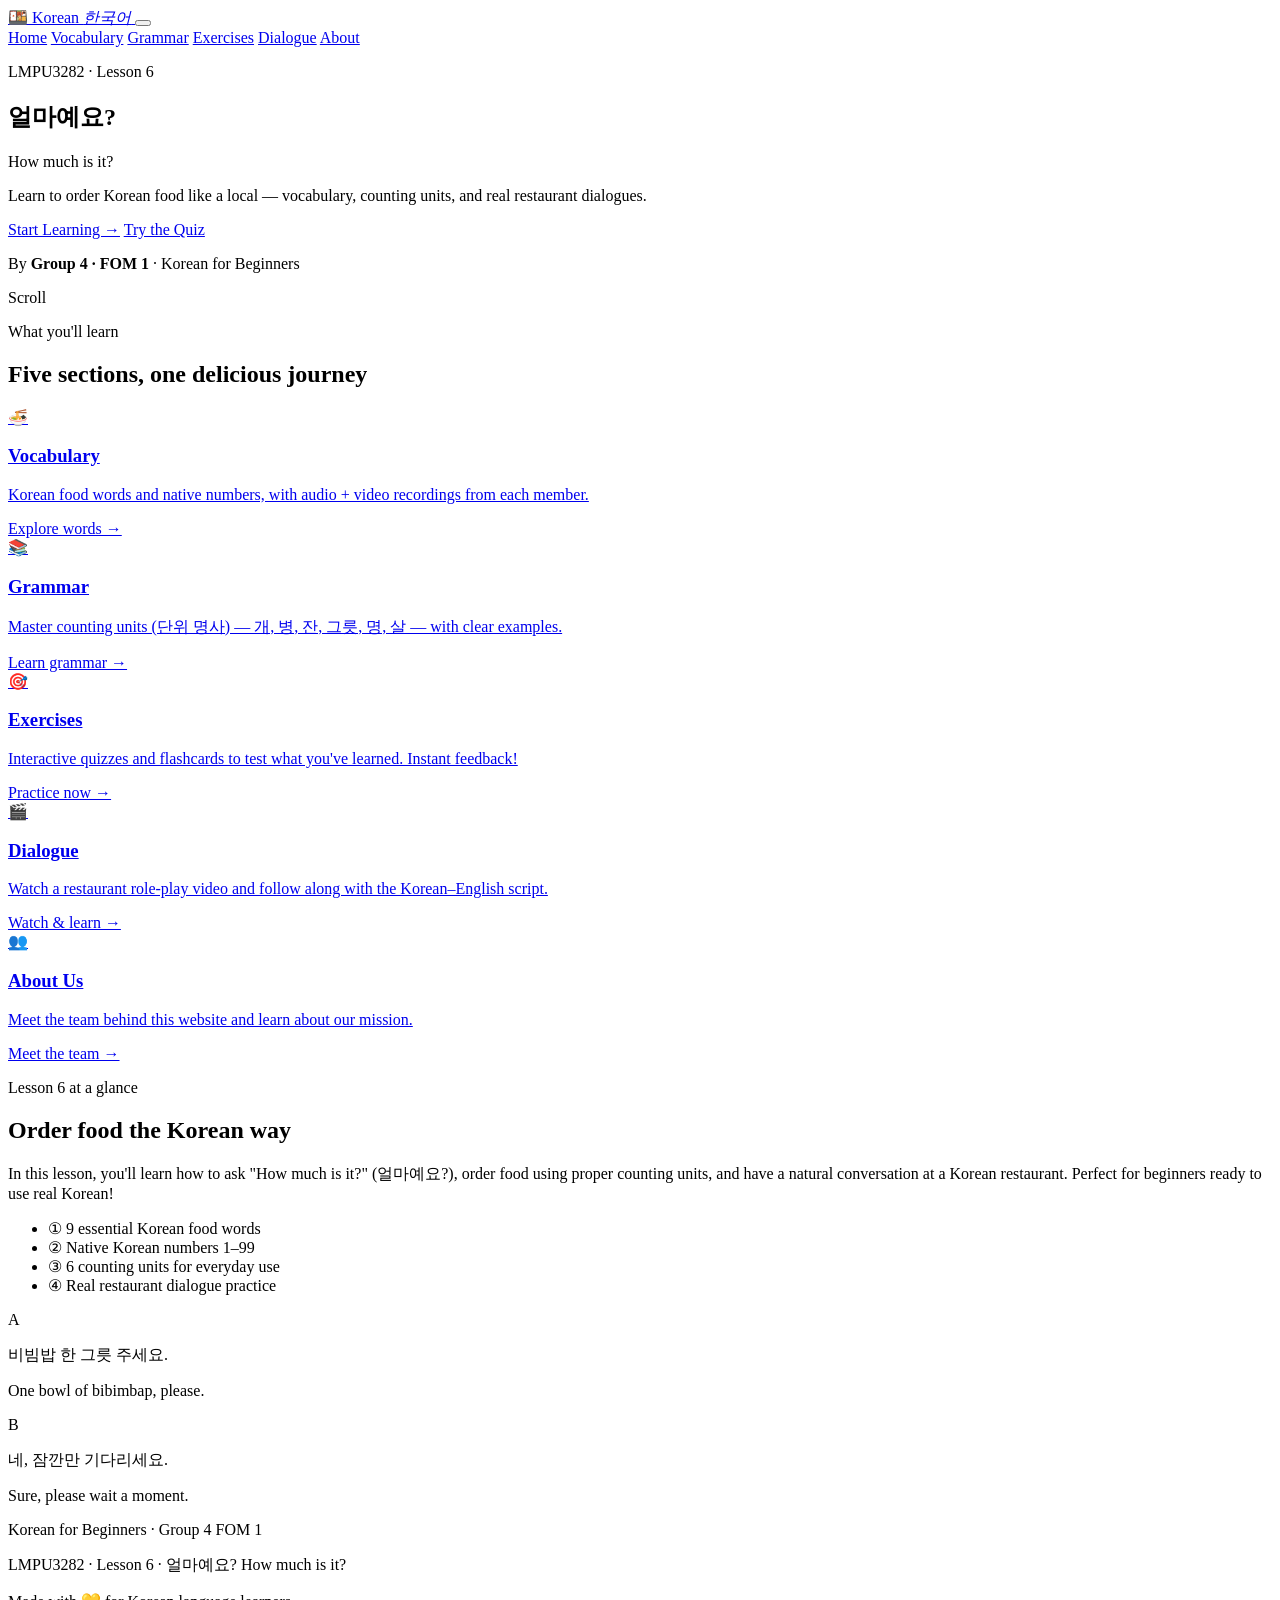
==== index.html @ 093db7cd "Add files via upload" ====
<!DOCTYPE html>
<html lang="en">
<head>
<meta charset="UTF-8">
<meta name="viewport" content="width=device-width, initial-scale=1.0">
<title>Korean for Beginners — Group 4 FOM 1</title>
<meta name="description" content="Lesson 6: 얼마예요? Learn Korean food vocabulary, counting units, and restaurant dialogues.">
<link rel="preconnect" href="https://fonts.googleapis.com">
<link rel="preconnect" href="https://fonts.gstatic.com" crossorigin>
<link href="https://fonts.googleapis.com/css2?family=Noto+Sans+KR:wght@400;500;700;900&family=Poppins:wght@400;600;800&display=swap" rel="stylesheet">
<link rel="stylesheet" href="css/style.css">
</head>
<body>

<div class="scroll-progress" id="scrollProgress"></div>

<header class="navbar">
  <div class="nav-container">
    <a href="index.html" class="logo">
      <span class="logo-icon">🍱</span>
      <span class="logo-text">Korean <em>한국어</em></span>
    </a>
    <button class="nav-toggle" id="navToggle" aria-label="Toggle menu">
      <span></span><span></span><span></span>
    </button>
    <nav class="nav-menu" id="navMenu">
      <a href="index.html" class="active">Home</a>
      <a href="vocabulary.html">Vocabulary</a>
      <a href="grammar.html">Grammar</a>
      <a href="exercises.html">Exercises</a>
      <a href="dialogue.html">Dialogue</a>
      <a href="about.html">About</a>
    </nav>
  </div>
</header>

<section class="hero">
  <div class="hero-photo"></div>
  <div class="hero-overlay"></div>
  <div class="hero-content">
    <p class="hero-eyebrow">LMPU3282 · Lesson 6</p>
    <h1 class="hero-title">얼마예요?</h1>
    <p class="hero-subtitle">How much is it?</p>
    <p class="hero-tagline">Learn to order Korean food like a local — vocabulary, counting units, and real restaurant dialogues.</p>
    <div class="hero-cta">
      <a href="vocabulary.html" class="btn btn-primary">Start Learning →</a>
      <a href="exercises.html" class="btn btn-ghost">Try the Quiz</a>
    </div>
    <p class="hero-group">By <strong>Group 4 · FOM 1</strong> · Korean for Beginners</p>
  </div>
  <div class="hero-scroll-hint">Scroll</div>
</section>

<section class="section reveal">
  <div class="container">
    <p class="section-eyebrow">What you'll learn</p>
    <h2 class="section-title">Five sections, one delicious journey</h2>
    <div class="feature-grid">

      <a href="vocabulary.html" class="feature-card" style="--accent: var(--coral)">
        <div class="feature-icon">🍜</div>
        <h3>Vocabulary</h3>
        <p>Korean food words and native numbers, with audio + video recordings from each member.</p>
        <span class="feature-link">Explore words →</span>
      </a>

      <a href="grammar.html" class="feature-card" style="--accent: var(--yellow)">
        <div class="feature-icon">📚</div>
        <h3>Grammar</h3>
        <p>Master counting units (단위 명사) — 개, 병, 잔, 그릇, 명, 살 — with clear examples.</p>
        <span class="feature-link">Learn grammar →</span>
      </a>

      <a href="exercises.html" class="feature-card" style="--accent: var(--teal)">
        <div class="feature-icon">🎯</div>
        <h3>Exercises</h3>
        <p>Interactive quizzes and flashcards to test what you've learned. Instant feedback!</p>
        <span class="feature-link">Practice now →</span>
      </a>

      <a href="dialogue.html" class="feature-card" style="--accent: var(--purple)">
        <div class="feature-icon">🎬</div>
        <h3>Dialogue</h3>
        <p>Watch a restaurant role-play video and follow along with the Korean–English script.</p>
        <span class="feature-link">Watch & learn →</span>
      </a>

      <a href="about.html" class="feature-card" style="--accent: var(--coral)">
        <div class="feature-icon">👥</div>
        <h3>About Us</h3>
        <p>Meet the team behind this website and learn about our mission.</p>
        <span class="feature-link">Meet the team →</span>
      </a>

    </div>
  </div>
</section>

<section class="section section-alt reveal">
  <div class="container">
    <div class="lesson-preview">
      <div class="lesson-preview-text">
        <p class="section-eyebrow">Lesson 6 at a glance</p>
        <h2 class="section-title">Order food the Korean way</h2>
        <p class="lesson-preview-desc">
          In this lesson, you'll learn how to ask "How much is it?" (얼마예요?), order food using
          proper counting units, and have a natural conversation at a Korean restaurant.
          Perfect for beginners ready to use real Korean!
        </p>
        <ul class="lesson-points">
          <li><span class="bullet">①</span> 9 essential Korean food words</li>
          <li><span class="bullet">②</span> Native Korean numbers 1–99</li>
          <li><span class="bullet">③</span> 6 counting units for everyday use</li>
          <li><span class="bullet">④</span> Real restaurant dialogue practice</li>
        </ul>
      </div>
      <div class="lesson-preview-card">
        <div class="dialogue-bubble bubble-a">
          <span class="bubble-label">A</span>
          <p class="bubble-korean">비빔밥 한 그릇 주세요.</p>
          <p class="bubble-english">One bowl of bibimbap, please.</p>
        </div>
        <div class="dialogue-bubble bubble-b">
          <span class="bubble-label">B</span>
          <p class="bubble-korean">네, 잠깐만 기다리세요.</p>
          <p class="bubble-english">Sure, please wait a moment.</p>
        </div>
      </div>
    </div>
  </div>
</section>

<footer class="footer">
  <div class="container">
    <p class="footer-title">Korean for Beginners <span>·</span> Group 4 FOM 1</p>
    <p class="footer-sub">LMPU3282 · Lesson 6 · 얼마예요? How much is it?</p>
    <p class="footer-credit">Made with 💛 for Korean language learners</p>
  </div>
</footer>

<script src="js/main.js"></script>
</body>
</html>
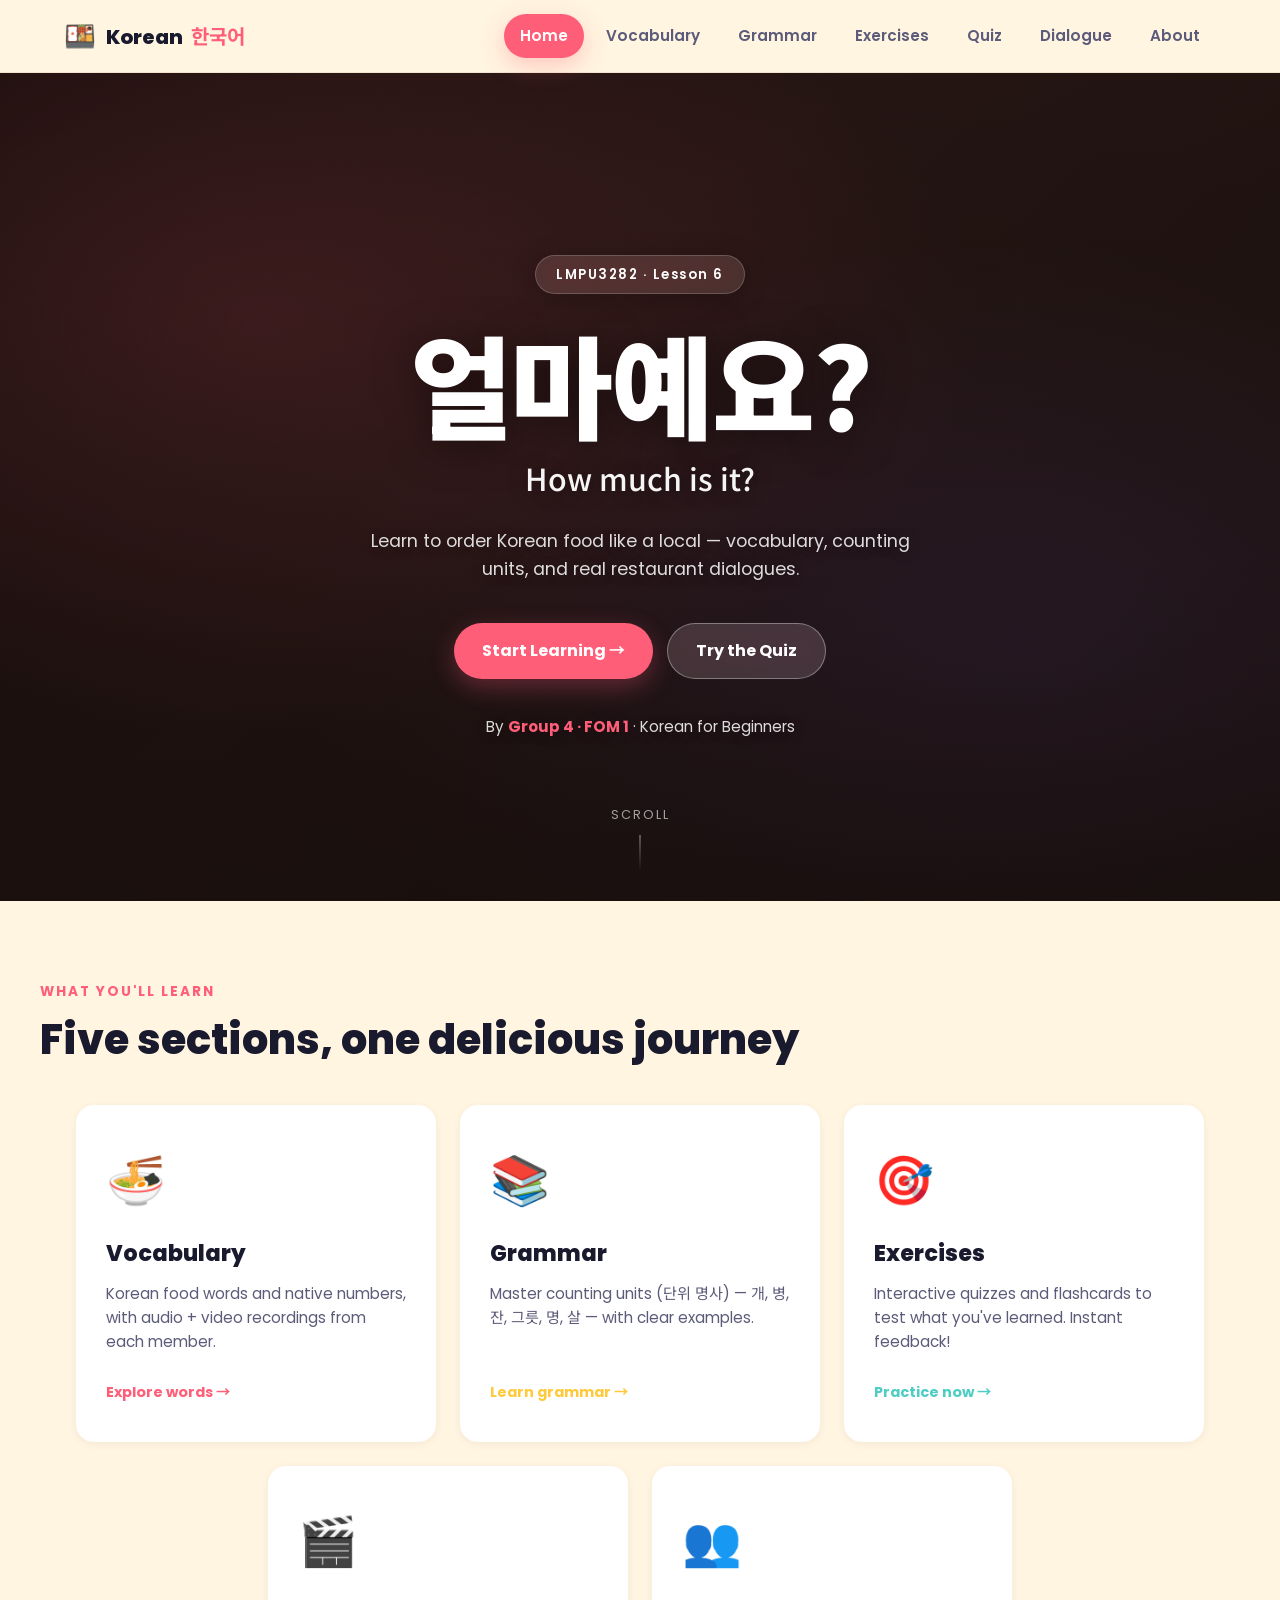
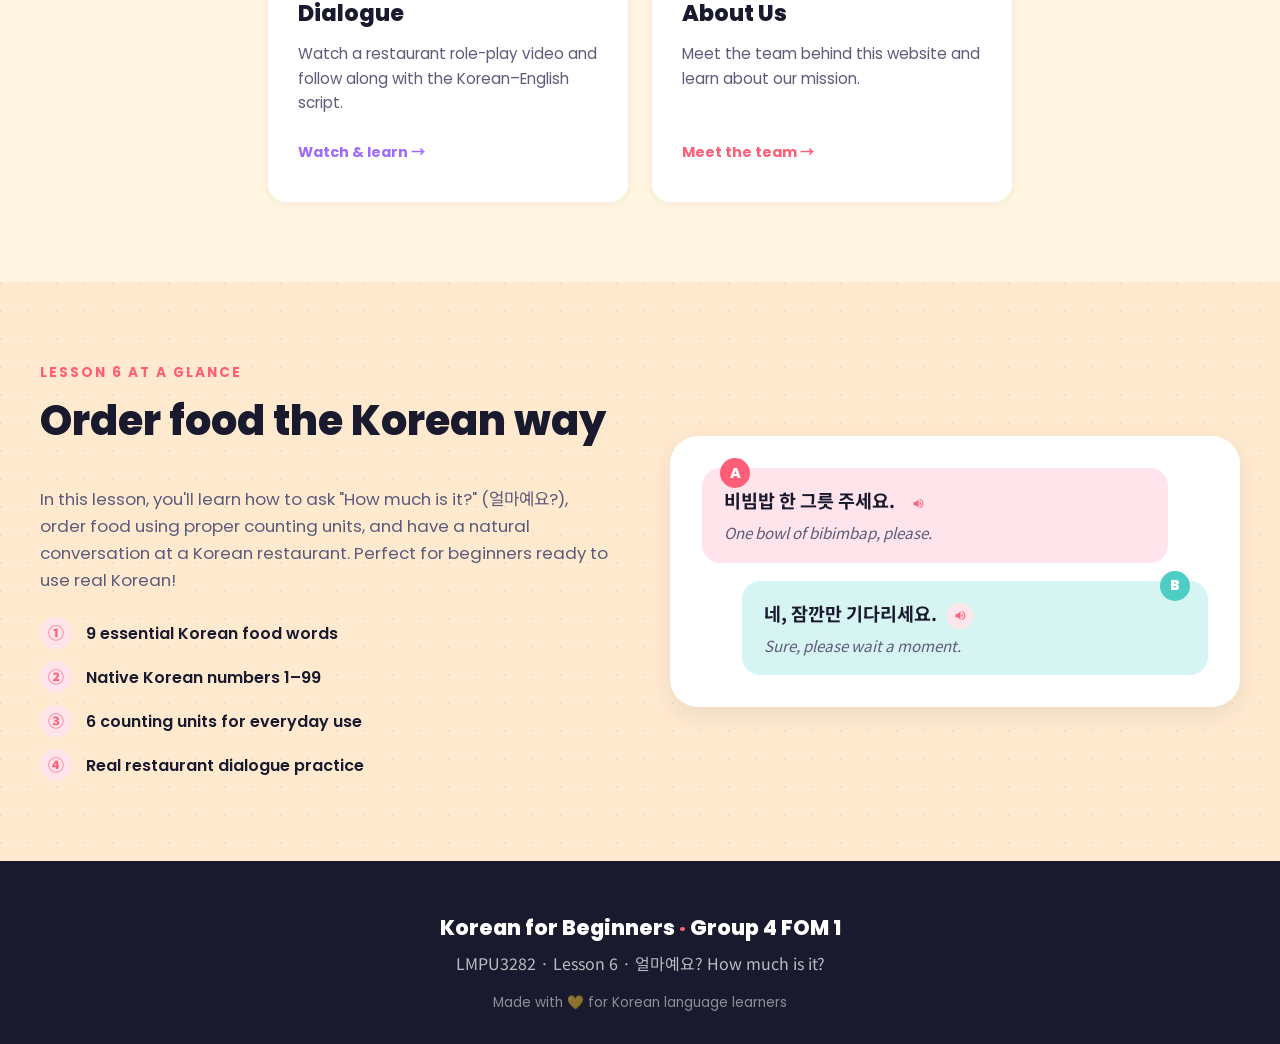
==== commit 83501279: "Korean for Beginners website — Group 4 FOM 1 Lesson 6 (얼마예요?): vocabulary, grammar, exercises, quiz," ====
--- a/index.html
+++ b/index.html
@@ -28,6 +28,7 @@
       <a href="vocabulary.html">Vocabulary</a>
       <a href="grammar.html">Grammar</a>
       <a href="exercises.html">Exercises</a>
+      <a href="quiz.html">Quiz</a>
       <a href="dialogue.html">Dialogue</a>
       <a href="about.html">About</a>
     </nav>
--- a/css/style.css
+++ b/css/style.css
@@ -0,0 +1,2235 @@
+/* ============================================
+   Korean for Beginners — Group 4 FOM 1
+   Lesson 6: 얼마예요?
+   ============================================ */
+
+:root {
+  /* Color palette — vibrant, food-inspired */
+  --coral: #FF5E78;
+  --coral-dark: #E54668;
+  --coral-light: #FFE5EB;
+
+  --yellow: #FFC93C;
+  --yellow-dark: #F0B400;
+  --yellow-light: #FFF4D1;
+
+  --teal: #4ECDC4;
+  --teal-dark: #2EA89F;
+  --teal-light: #D6F5F2;
+
+  --purple: #9D6CFF;
+  --purple-light: #EDE3FF;
+
+  --bg: #FFF5E1;
+  --bg-alt: #FFEAD0;
+  --card: #FFFFFF;
+
+  --text: #1A1A2E;
+  --text-soft: #5C5C7A;
+  --text-mute: #9A9AB0;
+
+  --border: #F0E4D0;
+  --shadow-sm: 0 2px 8px rgba(26, 26, 46, 0.06);
+  --shadow-md: 0 8px 24px rgba(26, 26, 46, 0.08);
+  --shadow-lg: 0 16px 40px rgba(26, 26, 46, 0.12);
+  --shadow-coral: 0 8px 24px rgba(255, 94, 120, 0.3);
+
+  --radius-sm: 10px;
+  --radius: 18px;
+  --radius-lg: 28px;
+
+  --ease: cubic-bezier(0.22, 1, 0.36, 1);
+}
+
+* {
+  margin: 0;
+  padding: 0;
+  box-sizing: border-box;
+}
+
+html {
+  scroll-behavior: smooth;
+}
+
+body {
+  font-family: 'Poppins', 'Noto Sans KR', system-ui, -apple-system, sans-serif;
+  font-size: 16px;
+  line-height: 1.6;
+  color: var(--text);
+  background: var(--bg);
+  overflow-x: hidden;
+  min-height: 100vh;
+}
+
+img {
+  max-width: 100%;
+  height: auto;
+  display: block;
+}
+
+a {
+  color: inherit;
+  text-decoration: none;
+}
+
+/* ============================================
+   Scroll progress bar
+   ============================================ */
+.scroll-progress {
+  position: fixed;
+  top: 0;
+  left: 0;
+  width: 0;
+  height: 4px;
+  background: linear-gradient(90deg, var(--coral), var(--yellow), var(--teal));
+  z-index: 9999;
+  transition: width 0.1s linear;
+}
+
+/* ============================================
+   Navigation
+   ============================================ */
+.navbar {
+  position: sticky;
+  top: 0;
+  z-index: 100;
+  background: rgba(255, 245, 225, 0.92);
+  backdrop-filter: saturate(180%) blur(12px);
+  -webkit-backdrop-filter: saturate(180%) blur(12px);
+  border-bottom: 1px solid var(--border);
+}
+
+.nav-container {
+  max-width: 1200px;
+  margin: 0 auto;
+  padding: 14px 24px;
+  display: flex;
+  align-items: center;
+  justify-content: space-between;
+}
+
+.logo {
+  display: flex;
+  align-items: center;
+  gap: 10px;
+  font-family: 'Poppins', sans-serif;
+  font-weight: 800;
+  font-size: 1.25rem;
+  color: var(--text);
+}
+
+.logo-icon {
+  font-size: 1.6rem;
+  display: inline-block;
+}
+
+.logo-text em {
+  color: var(--coral);
+  font-style: normal;
+  font-family: 'Noto Sans KR', sans-serif;
+  font-weight: 700;
+  margin-left: 4px;
+}
+
+.nav-menu {
+  display: flex;
+  gap: 6px;
+  align-items: center;
+}
+
+.nav-menu a {
+  padding: 10px 16px;
+  border-radius: 999px;
+  font-weight: 600;
+  font-size: 0.95rem;
+  color: var(--text-soft);
+  transition: all 0.25s var(--ease);
+  position: relative;
+}
+
+.nav-menu a:hover {
+  color: var(--coral);
+  background: var(--coral-light);
+}
+
+.nav-menu a.active {
+  color: white;
+  background: var(--coral);
+  box-shadow: var(--shadow-coral);
+}
+
+.nav-toggle {
+  display: none;
+  background: none;
+  border: none;
+  cursor: pointer;
+  padding: 8px;
+  flex-direction: column;
+  gap: 5px;
+}
+
+.nav-toggle span {
+  width: 24px;
+  height: 3px;
+  background: var(--text);
+  border-radius: 2px;
+  transition: 0.3s var(--ease);
+}
+
+.nav-toggle.open span:nth-child(1) { transform: rotate(45deg) translate(6px, 6px); }
+.nav-toggle.open span:nth-child(2) { opacity: 0; }
+.nav-toggle.open span:nth-child(3) { transform: rotate(-45deg) translate(6px, -6px); }
+
+/* ============================================
+   Hero — photo background with glass overlay
+   ============================================ */
+.hero {
+  position: relative;
+  min-height: 92vh;
+  display: flex;
+  align-items: center;
+  justify-content: center;
+  padding: 120px 24px 100px;
+  text-align: center;
+  overflow: hidden;
+  /* Rich fallback that looks great even without hero.jpg */
+  background:
+    radial-gradient(ellipse at 20% 30%, rgba(255, 94, 120, 0.25) 0%, transparent 50%),
+    radial-gradient(ellipse at 80% 70%, rgba(157, 108, 255, 0.2) 0%, transparent 50%),
+    linear-gradient(135deg, #1a0f0c 0%, #2d1a17 40%, #1f1410 100%);
+}
+
+/* Photo layer — drop hero.jpg into images/ folder to activate */
+.hero-photo {
+  position: absolute;
+  inset: 0;
+  background-image: url('../images/hero.jpg');
+  background-size: cover;
+  background-position: center;
+  background-repeat: no-repeat;
+  z-index: 0;
+  animation: kenburns 24s ease-in-out infinite alternate;
+}
+
+@keyframes kenburns {
+  0% { transform: scale(1) translate(0, 0); }
+  100% { transform: scale(1.08) translate(-1%, -1.5%); }
+}
+
+/* Dark gradient overlay — keeps white text legible on any photo */
+.hero-overlay {
+  position: absolute;
+  inset: 0;
+  background: linear-gradient(
+    180deg,
+    rgba(20, 12, 10, 0.35) 0%,
+    rgba(20, 12, 10, 0.55) 60%,
+    rgba(20, 12, 10, 0.75) 100%
+  );
+  z-index: 1;
+}
+
+.hero-content {
+  position: relative;
+  z-index: 2;
+  max-width: 800px;
+  margin: 0 auto;
+  color: white;
+}
+
+.hero-eyebrow {
+  display: inline-block;
+  padding: 8px 20px;
+  background: rgba(255, 255, 255, 0.12);
+  backdrop-filter: blur(14px) saturate(180%);
+  -webkit-backdrop-filter: blur(14px) saturate(180%);
+  border: 1px solid rgba(255, 255, 255, 0.18);
+  color: white;
+  font-weight: 600;
+  font-size: 0.82rem;
+  letter-spacing: 1.5px;
+  border-radius: 999px;
+  margin-bottom: 32px;
+  box-shadow: 0 4px 24px rgba(0, 0, 0, 0.25);
+}
+
+.hero-title {
+  font-family: 'Noto Sans KR', sans-serif;
+  font-weight: 900;
+  font-size: clamp(3.5rem, 10vw, 7rem);
+  line-height: 1;
+  color: white;
+  margin-bottom: 16px;
+  letter-spacing: -0.02em;
+  text-shadow: 0 4px 40px rgba(0, 0, 0, 0.5);
+  background: none;
+  -webkit-text-fill-color: white;
+}
+
+.hero-subtitle {
+  font-size: clamp(1.3rem, 3vw, 1.9rem);
+  font-weight: 500;
+  color: rgba(255, 255, 255, 0.96);
+  margin-bottom: 24px;
+  text-shadow: 0 2px 20px rgba(0, 0, 0, 0.4);
+}
+
+.hero-tagline {
+  font-size: 1.1rem;
+  color: rgba(255, 255, 255, 0.85);
+  margin-bottom: 40px;
+  max-width: 560px;
+  margin-left: auto;
+  margin-right: auto;
+  line-height: 1.6;
+  text-shadow: 0 2px 14px rgba(0, 0, 0, 0.3);
+}
+
+.hero-cta {
+  display: flex;
+  gap: 14px;
+  justify-content: center;
+  flex-wrap: wrap;
+  margin-bottom: 36px;
+}
+
+.hero-group {
+  font-size: 0.95rem;
+  color: rgba(255, 255, 255, 0.85);
+  text-shadow: 0 2px 14px rgba(0, 0, 0, 0.3);
+}
+
+.hero-group strong {
+  color: var(--coral);
+  font-weight: 700;
+}
+
+/* Glass-style ghost button on dark hero */
+.hero .btn-ghost {
+  background: rgba(255, 255, 255, 0.14);
+  backdrop-filter: blur(14px) saturate(180%);
+  -webkit-backdrop-filter: blur(14px) saturate(180%);
+  color: white;
+  border: 1.5px solid rgba(255, 255, 255, 0.35);
+}
+
+.hero .btn-ghost:hover {
+  background: white;
+  color: var(--text);
+  border-color: white;
+}
+
+/* Subtle scroll hint at the bottom of hero */
+.hero-scroll-hint {
+  position: absolute;
+  bottom: 30px;
+  left: 50%;
+  transform: translateX(-50%);
+  z-index: 2;
+  color: rgba(255, 255, 255, 0.6);
+  font-size: 0.8rem;
+  letter-spacing: 2px;
+  text-transform: uppercase;
+  animation: scrollNudge 2.4s ease-in-out infinite;
+}
+
+.hero-scroll-hint::after {
+  content: "";
+  display: block;
+  width: 1px;
+  height: 36px;
+  margin: 10px auto 0;
+  background: linear-gradient(to bottom, rgba(255,255,255,0.6), transparent);
+}
+
+@keyframes scrollNudge {
+  0%, 100% { transform: translate(-50%, 0); opacity: 0.6; }
+  50% { transform: translate(-50%, 6px); opacity: 1; }
+}
+
+/* ============================================
+   Buttons
+   ============================================ */
+.btn {
+  display: inline-flex;
+  align-items: center;
+  gap: 8px;
+  padding: 14px 28px;
+  border-radius: 999px;
+  font-weight: 700;
+  font-size: 1rem;
+  cursor: pointer;
+  transition: all 0.25s var(--ease);
+  border: none;
+  font-family: inherit;
+}
+
+.btn-primary {
+  background: var(--coral);
+  color: white;
+  box-shadow: var(--shadow-coral);
+}
+
+.btn-primary:hover {
+  background: var(--coral-dark);
+  transform: translateY(-2px);
+  box-shadow: 0 12px 32px rgba(255, 94, 120, 0.4);
+}
+
+.btn-ghost {
+  background: white;
+  color: var(--text);
+  border: 2px solid var(--text);
+}
+
+.btn-ghost:hover {
+  background: var(--text);
+  color: white;
+  transform: translateY(-2px);
+}
+
+.btn-yellow {
+  background: var(--yellow);
+  color: var(--text);
+  box-shadow: 0 8px 24px rgba(255, 201, 60, 0.35);
+}
+
+.btn-yellow:hover {
+  background: var(--yellow-dark);
+  transform: translateY(-2px);
+}
+
+.btn-teal {
+  background: var(--teal);
+  color: white;
+}
+
+.btn-teal:hover {
+  background: var(--teal-dark);
+  transform: translateY(-2px);
+}
+
+/* ============================================
+   Sections
+   ============================================ */
+.section {
+  padding: 80px 24px;
+}
+
+.section-alt {
+  background-color: var(--bg-alt);
+  background-image: radial-gradient(circle at 1px 1px, rgba(26, 26, 46, 0.06) 1px, transparent 0);
+  background-size: 28px 28px;
+}
+
+.container {
+  max-width: 1200px;
+  margin: 0 auto;
+}
+
+.section-eyebrow {
+  color: var(--coral);
+  font-weight: 700;
+  font-size: 0.85rem;
+  letter-spacing: 2px;
+  text-transform: uppercase;
+  margin-bottom: 12px;
+}
+
+.section-title {
+  font-size: clamp(1.8rem, 4vw, 2.6rem);
+  font-weight: 800;
+  margin-bottom: 40px;
+  line-height: 1.2;
+}
+
+/* ============================================
+   Feature grid (home) — flex layout so the
+   bottom row centers when it has fewer cards
+   ============================================ */
+.feature-grid {
+  display: flex;
+  flex-wrap: wrap;
+  gap: 24px;
+  justify-content: center;
+  align-items: stretch;
+}
+
+.feature-card {
+  /* 3 cards per row by default, fills its slot */
+  flex: 0 1 calc(33.333% - 16px);
+  min-width: 240px;
+  max-width: 360px;
+
+  background: var(--card);
+  padding: 36px 28px;
+  border-radius: var(--radius);
+  box-shadow: var(--shadow-sm);
+  transition: all 0.35s var(--ease);
+  position: relative;
+  overflow: hidden;
+  border: 2px solid transparent;
+
+  /* Internal column layout so the "→ link" anchors to the bottom */
+  display: flex;
+  flex-direction: column;
+}
+
+@media (max-width: 980px) {
+  .feature-card {
+    flex: 0 1 calc(50% - 12px);
+    max-width: none;
+  }
+}
+
+@media (max-width: 600px) {
+  .feature-card {
+    flex: 1 1 100%;
+    min-width: 0;
+  }
+}
+
+.feature-card::before {
+  content: "";
+  position: absolute;
+  top: 0;
+  left: 0;
+  width: 100%;
+  height: 4px;
+  background: var(--accent);
+  transform: scaleX(0);
+  transform-origin: left;
+  transition: transform 0.4s var(--ease);
+}
+
+.feature-card:hover {
+  transform: translateY(-8px);
+  box-shadow: var(--shadow-lg);
+  border-color: var(--accent);
+}
+
+.feature-card:hover::before {
+  transform: scaleX(1);
+}
+
+.feature-icon {
+  font-size: 3rem;
+  margin-bottom: 16px;
+  display: inline-block;
+  transition: transform 0.4s var(--ease);
+}
+
+.feature-card:hover .feature-icon {
+  transform: scale(1.08);
+}
+
+.feature-card h3 {
+  font-size: 1.4rem;
+  margin-bottom: 10px;
+  font-weight: 800;
+}
+
+.feature-card p {
+  color: var(--text-soft);
+  font-size: 0.95rem;
+  margin-bottom: 18px;
+}
+
+.feature-link {
+  color: var(--accent);
+  font-weight: 700;
+  font-size: 0.9rem;
+  margin-top: auto;
+  padding-top: 8px;
+}
+
+/* ============================================
+   Lesson preview
+   ============================================ */
+.lesson-preview {
+  display: grid;
+  grid-template-columns: 1fr 1fr;
+  gap: 60px;
+  align-items: center;
+}
+
+.lesson-preview-desc {
+  color: var(--text-soft);
+  margin-bottom: 24px;
+  font-size: 1.05rem;
+}
+
+.lesson-points {
+  list-style: none;
+  display: flex;
+  flex-direction: column;
+  gap: 12px;
+}
+
+.lesson-points li {
+  display: flex;
+  align-items: center;
+  gap: 14px;
+  font-weight: 600;
+  font-size: 1rem;
+}
+
+.bullet {
+  display: inline-flex;
+  align-items: center;
+  justify-content: center;
+  width: 32px;
+  height: 32px;
+  background: var(--coral-light);
+  color: var(--coral);
+  border-radius: 50%;
+  font-weight: 800;
+  flex-shrink: 0;
+}
+
+.lesson-preview-card {
+  background: white;
+  padding: 32px;
+  border-radius: var(--radius-lg);
+  box-shadow: var(--shadow-md);
+  display: flex;
+  flex-direction: column;
+  gap: 18px;
+}
+
+.dialogue-bubble {
+  padding: 18px 22px;
+  border-radius: var(--radius);
+  position: relative;
+}
+
+.bubble-a {
+  background: var(--coral-light);
+  margin-right: 40px;
+}
+
+.bubble-b {
+  background: var(--teal-light);
+  margin-left: 40px;
+}
+
+.bubble-label {
+  position: absolute;
+  top: -10px;
+  left: 18px;
+  background: var(--coral);
+  color: white;
+  width: 30px;
+  height: 30px;
+  border-radius: 50%;
+  display: flex;
+  align-items: center;
+  justify-content: center;
+  font-weight: 800;
+  font-size: 0.9rem;
+}
+
+.bubble-b .bubble-label {
+  background: var(--teal);
+  left: auto;
+  right: 18px;
+}
+
+.bubble-korean {
+  font-family: 'Noto Sans KR', sans-serif;
+  font-weight: 700;
+  font-size: 1.15rem;
+  margin-bottom: 4px;
+}
+
+.bubble-english {
+  color: var(--text-soft);
+  font-size: 0.95rem;
+  font-style: italic;
+}
+
+/* ============================================
+   Vocabulary page
+   ============================================ */
+.page-header {
+  padding: 60px 24px 40px;
+  text-align: center;
+  background: linear-gradient(135deg, #FFF5E1 0%, #FFE0E8 100%);
+}
+
+.page-header h1 {
+  font-size: clamp(2.2rem, 5vw, 3.2rem);
+  font-weight: 800;
+  margin-bottom: 12px;
+}
+
+.page-header .korean-title {
+  font-family: 'Noto Sans KR', sans-serif;
+  color: var(--coral);
+}
+
+.page-header p {
+  color: var(--text-soft);
+  font-size: 1.1rem;
+}
+
+.vocab-reference {
+  margin-bottom: 60px;
+}
+
+.vocab-reference-grid {
+  display: grid;
+  grid-template-columns: repeat(auto-fit, minmax(180px, 1fr));
+  gap: 20px;
+}
+
+.vocab-ref-card {
+  background: white;
+  padding: 24px 20px;
+  border-radius: var(--radius);
+  text-align: center;
+  box-shadow: var(--shadow-sm);
+  transition: all 0.3s var(--ease);
+  cursor: pointer;
+}
+
+.vocab-ref-card:hover {
+  transform: translateY(-4px);
+  box-shadow: var(--shadow-md);
+}
+
+.vocab-ref-emoji {
+  font-size: 3rem;
+  margin-bottom: 10px;
+  display: block;
+}
+
+.vocab-ref-card h4 {
+  font-family: 'Noto Sans KR', sans-serif;
+  font-size: 1.5rem;
+  font-weight: 700;
+  margin-bottom: 4px;
+}
+
+.vocab-ref-card .romanization {
+  color: var(--text-mute);
+  font-size: 0.85rem;
+  margin-bottom: 6px;
+}
+
+.vocab-ref-card .english {
+  color: var(--coral);
+  font-weight: 600;
+  font-size: 0.95rem;
+}
+
+/* Number grid */
+.number-section {
+  margin-bottom: 60px;
+}
+
+.number-grid {
+  display: grid;
+  grid-template-columns: repeat(auto-fit, minmax(140px, 1fr));
+  gap: 14px;
+  margin-bottom: 28px;
+}
+
+.number-card {
+  background: white;
+  padding: 18px 14px;
+  border-radius: var(--radius-sm);
+  text-align: center;
+  box-shadow: var(--shadow-sm);
+  transition: all 0.25s var(--ease);
+  border-bottom: 4px solid var(--yellow);
+}
+
+.number-card:hover {
+  transform: translateY(-3px);
+  border-bottom-color: var(--coral);
+}
+
+.number-card .num {
+  display: block;
+  font-size: 1.6rem;
+  font-weight: 800;
+  color: var(--coral);
+  margin-bottom: 4px;
+}
+
+.number-card .hangul {
+  font-family: 'Noto Sans KR', sans-serif;
+  font-size: 1.1rem;
+  font-weight: 700;
+  margin-bottom: 2px;
+}
+
+.number-card .roman {
+  font-size: 0.8rem;
+  color: var(--text-mute);
+}
+
+/* Member vocab cards */
+.member-vocab-section {
+  margin-top: 40px;
+}
+
+.member-vocab-grid {
+  display: grid;
+  grid-template-columns: repeat(auto-fit, minmax(320px, 1fr));
+  gap: 28px;
+}
+
+.member-card {
+  background: white;
+  border-radius: var(--radius-lg);
+  overflow: hidden;
+  box-shadow: var(--shadow-md);
+  transition: all 0.3s var(--ease);
+}
+
+.member-card:hover {
+  transform: translateY(-6px);
+  box-shadow: var(--shadow-lg);
+}
+
+.member-card-header {
+  background: linear-gradient(135deg, var(--coral) 0%, var(--purple) 100%);
+  color: white;
+  padding: 18px 24px;
+  display: flex;
+  justify-content: space-between;
+  align-items: center;
+}
+
+.member-card-header h3 {
+  font-size: 1.1rem;
+  font-weight: 700;
+}
+
+.member-card-header .pill {
+  background: rgba(255, 255, 255, 0.25);
+  padding: 4px 12px;
+  border-radius: 999px;
+  font-size: 0.8rem;
+  font-weight: 600;
+}
+
+.member-card-body {
+  padding: 24px;
+}
+
+.video-placeholder {
+  background: #1A1A2E;
+  border-radius: var(--radius-sm);
+  aspect-ratio: 16 / 9;
+  display: flex;
+  flex-direction: column;
+  align-items: center;
+  justify-content: center;
+  color: rgba(255, 255, 255, 0.7);
+  text-align: center;
+  padding: 20px;
+  margin-bottom: 18px;
+  position: relative;
+  overflow: hidden;
+}
+
+.video-placeholder video {
+  width: 100%;
+  height: 100%;
+  object-fit: cover;
+  border-radius: var(--radius-sm);
+}
+
+.video-placeholder .play-icon {
+  font-size: 3rem;
+  margin-bottom: 8px;
+  opacity: 0.6;
+}
+
+.video-placeholder .placeholder-note {
+  font-size: 0.85rem;
+  font-family: 'Poppins', sans-serif;
+}
+
+.video-placeholder .placeholder-note code {
+  background: rgba(255, 255, 255, 0.15);
+  padding: 2px 8px;
+  border-radius: 4px;
+  font-size: 0.78rem;
+}
+
+.vocab-word-list {
+  display: flex;
+  flex-direction: column;
+  gap: 12px;
+}
+
+.vocab-word {
+  padding: 14px;
+  background: var(--bg);
+  border-radius: var(--radius-sm);
+  border-left: 4px solid var(--coral);
+}
+
+.vocab-word .korean {
+  font-family: 'Noto Sans KR', sans-serif;
+  font-weight: 700;
+  font-size: 1.2rem;
+  margin-bottom: 4px;
+}
+
+.vocab-word .english {
+  color: var(--text-soft);
+  font-weight: 600;
+  margin-bottom: 6px;
+}
+
+.vocab-word .example {
+  font-family: 'Noto Sans KR', sans-serif;
+  font-size: 0.9rem;
+  color: var(--text-mute);
+  font-style: italic;
+}
+
+.vocab-word .example-en {
+  font-size: 0.82rem;
+  color: var(--text-mute);
+  font-style: italic;
+  opacity: 0.85;
+}
+
+.placeholder-text {
+  color: var(--text-mute);
+  font-style: italic;
+}
+
+/* ============================================
+   Grammar page
+   ============================================ */
+.grammar-section {
+  margin-bottom: 60px;
+}
+
+.grammar-intro {
+  background: white;
+  padding: 36px;
+  border-radius: var(--radius-lg);
+  box-shadow: var(--shadow-md);
+  margin-bottom: 40px;
+}
+
+.grammar-intro h3 {
+  font-family: 'Noto Sans KR', sans-serif;
+  font-size: 1.8rem;
+  margin-bottom: 12px;
+}
+
+.grammar-intro h3 .en {
+  font-family: 'Poppins', sans-serif;
+  font-size: 1.1rem;
+  color: var(--text-soft);
+  font-weight: 600;
+  margin-left: 10px;
+}
+
+.counter-grid {
+  display: grid;
+  grid-template-columns: repeat(auto-fit, minmax(220px, 1fr));
+  gap: 20px;
+  margin-top: 28px;
+}
+
+.counter-item {
+  background: var(--bg);
+  padding: 20px;
+  border-radius: var(--radius);
+  text-align: center;
+  transition: all 0.3s var(--ease);
+  cursor: pointer;
+  border: 2px solid transparent;
+}
+
+.counter-item:hover {
+  transform: translateY(-4px);
+  background: white;
+  border-color: var(--coral);
+  box-shadow: var(--shadow-md);
+}
+
+.counter-item .counter-hangul {
+  font-family: 'Noto Sans KR', sans-serif;
+  font-size: 3rem;
+  font-weight: 900;
+  color: var(--coral);
+  margin-bottom: 8px;
+}
+
+.counter-item .counter-name {
+  font-weight: 700;
+  margin-bottom: 4px;
+}
+
+.counter-item .counter-desc {
+  font-size: 0.9rem;
+  color: var(--text-soft);
+}
+
+.example-box {
+  background: white;
+  padding: 28px;
+  border-radius: var(--radius);
+  box-shadow: var(--shadow-sm);
+  margin-bottom: 20px;
+  border-left: 6px solid var(--yellow);
+}
+
+.example-box h4 {
+  font-size: 1.1rem;
+  margin-bottom: 14px;
+  color: var(--text);
+  display: flex;
+  align-items: center;
+  gap: 10px;
+}
+
+.example-box h4::before {
+  content: "보기";
+  font-family: 'Noto Sans KR', sans-serif;
+  background: var(--yellow);
+  color: var(--text);
+  padding: 4px 10px;
+  border-radius: 6px;
+  font-size: 0.85rem;
+}
+
+.example-line {
+  display: flex;
+  align-items: baseline;
+  gap: 14px;
+  padding: 10px 0;
+  border-bottom: 1px dashed var(--border);
+  flex-wrap: wrap;
+}
+
+.example-line:last-child {
+  border-bottom: none;
+}
+
+.example-line .korean {
+  font-family: 'Noto Sans KR', sans-serif;
+  font-weight: 700;
+  font-size: 1.15rem;
+  min-width: 200px;
+}
+
+.example-line .english {
+  color: var(--text-soft);
+  font-size: 0.95rem;
+}
+
+.highlight {
+  background: var(--yellow-light);
+  padding: 2px 6px;
+  border-radius: 4px;
+  color: var(--coral-dark);
+  font-weight: 800;
+}
+
+/* Irregular number table */
+.irregular-table {
+  width: 100%;
+  border-collapse: separate;
+  border-spacing: 0;
+  background: white;
+  border-radius: var(--radius);
+  overflow: hidden;
+  box-shadow: var(--shadow-sm);
+}
+
+.irregular-table th,
+.irregular-table td {
+  padding: 16px 20px;
+  text-align: left;
+  border-bottom: 1px solid var(--border);
+}
+
+.irregular-table th {
+  background: var(--coral);
+  color: white;
+  font-weight: 700;
+  font-size: 0.95rem;
+  letter-spacing: 0.5px;
+}
+
+.irregular-table tr:last-child td {
+  border-bottom: none;
+}
+
+.irregular-table tr:hover td {
+  background: var(--coral-light);
+}
+
+.irregular-table .hangul-cell {
+  font-family: 'Noto Sans KR', sans-serif;
+  font-weight: 700;
+  font-size: 1.1rem;
+}
+
+.arrow {
+  color: var(--coral);
+  font-weight: 700;
+  font-size: 1.2rem;
+}
+
+/* ============================================
+   Exercises page (Quiz + Flashcards)
+   ============================================ */
+.tabs {
+  display: flex;
+  gap: 10px;
+  justify-content: center;
+  margin-bottom: 40px;
+  flex-wrap: wrap;
+}
+
+.tab-btn {
+  padding: 12px 24px;
+  border-radius: 999px;
+  border: 2px solid var(--border);
+  background: white;
+  font-weight: 700;
+  cursor: pointer;
+  transition: all 0.25s var(--ease);
+  font-family: inherit;
+  font-size: 0.95rem;
+  color: var(--text-soft);
+}
+
+.tab-btn:hover {
+  border-color: var(--coral);
+  color: var(--coral);
+}
+
+.tab-btn.active {
+  background: var(--coral);
+  border-color: var(--coral);
+  color: white;
+  box-shadow: var(--shadow-coral);
+}
+
+.tab-content {
+  display: none;
+}
+
+.tab-content.active {
+  display: block;
+  animation: fadeUp 0.4s var(--ease);
+}
+
+@keyframes fadeUp {
+  from { opacity: 0; transform: translateY(20px); }
+  to { opacity: 1; transform: translateY(0); }
+}
+
+/* Quiz */
+.quiz-container {
+  max-width: 720px;
+  margin: 0 auto;
+  background: white;
+  padding: 40px;
+  border-radius: var(--radius-lg);
+  box-shadow: var(--shadow-md);
+}
+
+.quiz-progress-wrap {
+  display: flex;
+  align-items: center;
+  gap: 16px;
+  margin-bottom: 28px;
+}
+
+.quiz-progress-bar {
+  flex: 1;
+  height: 10px;
+  background: var(--bg);
+  border-radius: 999px;
+  overflow: hidden;
+}
+
+.quiz-progress-fill {
+  height: 100%;
+  background: linear-gradient(90deg, var(--coral), var(--yellow));
+  border-radius: 999px;
+  width: 0;
+  transition: width 0.4s var(--ease);
+}
+
+.quiz-progress-text {
+  font-weight: 700;
+  color: var(--text-soft);
+  font-size: 0.9rem;
+}
+
+.quiz-question {
+  font-family: 'Noto Sans KR', sans-serif;
+  font-size: 1.4rem;
+  font-weight: 700;
+  margin-bottom: 24px;
+  line-height: 1.4;
+  min-height: 80px;
+}
+
+.quiz-options {
+  display: flex;
+  flex-direction: column;
+  gap: 12px;
+  margin-bottom: 24px;
+}
+
+.quiz-option {
+  padding: 16px 20px;
+  border: 2px solid var(--border);
+  background: var(--bg);
+  border-radius: var(--radius-sm);
+  cursor: pointer;
+  font-family: inherit;
+  font-size: 1rem;
+  font-weight: 600;
+  text-align: left;
+  transition: all 0.2s var(--ease);
+  color: var(--text);
+}
+
+.quiz-option:not(:disabled):hover {
+  border-color: var(--coral);
+  background: var(--coral-light);
+  transform: translateX(6px);
+}
+
+.quiz-option.correct {
+  background: #D4EDDA;
+  border-color: #28A745;
+  color: #155724;
+}
+
+.quiz-option.wrong {
+  background: #F8D7DA;
+  border-color: #DC3545;
+  color: #721C24;
+}
+
+.quiz-option:disabled {
+  cursor: not-allowed;
+}
+
+.quiz-feedback {
+  padding: 16px;
+  border-radius: var(--radius-sm);
+  margin-bottom: 20px;
+  font-weight: 600;
+  display: none;
+}
+
+.quiz-feedback.show { display: block; animation: fadeUp 0.3s var(--ease); }
+.quiz-feedback.correct { background: #D4EDDA; color: #155724; border-left: 4px solid #28A745; }
+.quiz-feedback.wrong { background: #F8D7DA; color: #721C24; border-left: 4px solid #DC3545; }
+
+.quiz-controls {
+  display: flex;
+  justify-content: space-between;
+  gap: 12px;
+}
+
+.quiz-empty {
+  text-align: center;
+  padding: 60px 20px;
+  color: var(--text-soft);
+}
+
+.quiz-empty .emoji {
+  font-size: 4rem;
+  margin-bottom: 16px;
+  display: block;
+}
+
+.quiz-result {
+  text-align: center;
+  padding: 40px 20px;
+}
+
+.quiz-result .score-circle {
+  width: 160px;
+  height: 160px;
+  margin: 0 auto 24px;
+  border-radius: 50%;
+  background: linear-gradient(135deg, var(--coral), var(--yellow));
+  display: flex;
+  align-items: center;
+  justify-content: center;
+  color: white;
+  font-weight: 900;
+  font-size: 2.4rem;
+  box-shadow: var(--shadow-coral);
+  animation: popIn 0.6s var(--ease);
+}
+
+@keyframes popIn {
+  0% { transform: scale(0); }
+  60% { transform: scale(1.1); }
+  100% { transform: scale(1); }
+}
+
+.quiz-result h3 {
+  font-size: 1.8rem;
+  margin-bottom: 10px;
+}
+
+.quiz-result p {
+  color: var(--text-soft);
+  margin-bottom: 24px;
+}
+
+/* Flashcards */
+.flashcard-stage {
+  max-width: 540px;
+  margin: 0 auto;
+}
+
+.flashcard-counter {
+  text-align: center;
+  font-weight: 700;
+  color: var(--text-soft);
+  margin-bottom: 20px;
+}
+
+.flashcard {
+  perspective: 1200px;
+  height: 320px;
+  margin-bottom: 24px;
+  cursor: pointer;
+}
+
+.flashcard-inner {
+  width: 100%;
+  height: 100%;
+  position: relative;
+  transition: transform 0.6s var(--ease);
+  transform-style: preserve-3d;
+}
+
+.flashcard.flipped .flashcard-inner {
+  transform: rotateY(180deg);
+}
+
+.flashcard-face {
+  position: absolute;
+  width: 100%;
+  height: 100%;
+  -webkit-backface-visibility: hidden;
+  backface-visibility: hidden;
+  border-radius: var(--radius-lg);
+  display: flex;
+  flex-direction: column;
+  align-items: center;
+  justify-content: center;
+  padding: 30px;
+  text-align: center;
+  box-shadow: var(--shadow-md);
+}
+
+.flashcard-front {
+  background: linear-gradient(135deg, var(--coral), var(--purple));
+  color: white;
+}
+
+.flashcard-front .front-text {
+  font-family: 'Noto Sans KR', sans-serif;
+  font-size: 3rem;
+  font-weight: 900;
+  margin-bottom: 12px;
+}
+
+.flashcard-front .pronunciation {
+  font-size: 1.1rem;
+  opacity: 0.9;
+}
+
+.flashcard-front .hint {
+  margin-top: 30px;
+  opacity: 0.8;
+  font-size: 0.9rem;
+}
+
+.flashcard-back {
+  background: linear-gradient(135deg, var(--teal), var(--yellow));
+  color: var(--text);
+  transform: rotateY(180deg);
+}
+
+.flashcard-back .back-text {
+  font-size: 2rem;
+  font-weight: 800;
+  margin-bottom: 8px;
+}
+
+.flashcard-back .back-example {
+  font-family: 'Noto Sans KR', sans-serif;
+  font-size: 1.05rem;
+  font-style: italic;
+  opacity: 0.85;
+}
+
+.flashcard-controls {
+  display: flex;
+  justify-content: space-between;
+  gap: 12px;
+}
+
+/* ============================================
+   Dialogue page
+   ============================================ */
+.dialogue-script {
+  background: white;
+  padding: 36px;
+  border-radius: var(--radius-lg);
+  box-shadow: var(--shadow-md);
+  margin-bottom: 40px;
+  max-width: 800px;
+  margin-left: auto;
+  margin-right: auto;
+}
+
+.dialogue-line {
+  display: flex;
+  gap: 16px;
+  padding: 14px 0;
+  border-bottom: 1px dashed var(--border);
+  align-items: flex-start;
+}
+
+.dialogue-line:last-child {
+  border-bottom: none;
+}
+
+.dialogue-speaker {
+  font-family: 'Noto Sans KR', sans-serif;
+  font-weight: 700;
+  color: var(--coral);
+  min-width: 80px;
+  background: var(--coral-light);
+  padding: 6px 12px;
+  border-radius: 999px;
+  text-align: center;
+  font-size: 0.9rem;
+}
+
+.dialogue-speaker.speaker-b { background: var(--teal-light); color: var(--teal-dark); }
+.dialogue-speaker.speaker-c { background: var(--yellow-light); color: var(--yellow-dark); }
+
+.dialogue-text {
+  flex: 1;
+}
+
+.dialogue-text .korean {
+  font-family: 'Noto Sans KR', sans-serif;
+  font-weight: 700;
+  font-size: 1.1rem;
+  margin-bottom: 4px;
+}
+
+.dialogue-text .english {
+  color: var(--text-soft);
+  font-size: 0.95rem;
+  font-style: italic;
+}
+
+.role-play-video {
+  max-width: 800px;
+  margin: 0 auto 60px;
+}
+
+.video-frame {
+  background: #1A1A2E;
+  border-radius: var(--radius-lg);
+  overflow: hidden;
+  aspect-ratio: 16 / 9;
+  box-shadow: var(--shadow-lg);
+  position: relative;
+}
+
+.video-frame video {
+  width: 100%;
+  height: 100%;
+  object-fit: cover;
+}
+
+.video-frame .placeholder-inner {
+  position: absolute;
+  inset: 0;
+  display: flex;
+  flex-direction: column;
+  align-items: center;
+  justify-content: center;
+  color: white;
+  text-align: center;
+  padding: 30px;
+}
+
+.video-frame .placeholder-inner .play-icon {
+  font-size: 5rem;
+  margin-bottom: 12px;
+}
+
+.video-frame .placeholder-inner h4 {
+  font-size: 1.4rem;
+  margin-bottom: 8px;
+}
+
+.video-frame .placeholder-inner p {
+  opacity: 0.8;
+  margin-bottom: 4px;
+}
+
+.video-frame .placeholder-inner code {
+  background: rgba(255, 255, 255, 0.15);
+  padding: 4px 10px;
+  border-radius: 6px;
+  font-size: 0.9rem;
+}
+
+/* ============================================
+   About page
+   ============================================ */
+.about-intro {
+  max-width: 800px;
+  margin: 0 auto 60px;
+  text-align: center;
+}
+
+.about-intro p {
+  font-size: 1.1rem;
+  color: var(--text-soft);
+  margin-bottom: 16px;
+}
+
+/* ============================================
+   Team grid — Atlassian-style portraits with
+   a Korean twist (Hanja watermark + hover greeting)
+   Flex layout so the bottom row centers nicely (3 + 2)
+   ============================================ */
+.team-grid {
+  display: flex;
+  flex-wrap: wrap;
+  gap: 32px;
+  justify-content: center;
+  align-items: flex-start;
+  max-width: 1100px;
+  margin: 0 auto;
+}
+
+.team-card {
+  /* 4 cards per row on desktop — all members visible at once */
+  flex: 0 1 calc(25% - 24px);
+  min-width: 200px;
+  max-width: 250px;
+
+  background: transparent;
+  border-radius: 0;
+  box-shadow: none;
+  overflow: visible;
+  text-align: left;
+  transition: transform 0.4s var(--ease);
+  cursor: pointer;
+}
+
+@media (max-width: 1000px) {
+  .team-card {
+    flex: 0 1 calc(50% - 16px);
+    max-width: 320px;
+  }
+}
+
+@media (max-width: 540px) {
+  .team-card {
+    flex: 1 1 100%;
+    min-width: 0;
+    max-width: 320px;
+  }
+}
+
+.team-card:hover {
+  transform: translateY(-10px);
+  box-shadow: none;
+}
+
+/* Colored portrait square */
+.team-portrait {
+  position: relative;
+  width: 100%;
+  aspect-ratio: 1 / 1;
+  background: var(--portrait-bg, var(--coral));
+  border-radius: 14px;
+  overflow: hidden;
+  margin-bottom: 22px;
+  display: flex;
+  align-items: center;
+  justify-content: center;
+  transition: transform 0.45s var(--ease), box-shadow 0.45s var(--ease);
+  box-shadow: 0 8px 24px rgba(0, 0, 0, 0.08);
+}
+
+/* Subtle inner highlight + shadow for depth */
+.team-portrait::before {
+  content: "";
+  position: absolute;
+  inset: 0;
+  background:
+    radial-gradient(circle at 28% 22%, rgba(255, 255, 255, 0.25) 0%, transparent 55%),
+    radial-gradient(circle at 75% 85%, rgba(0, 0, 0, 0.10) 0%, transparent 65%);
+  pointer-events: none;
+  z-index: 1;
+}
+
+.team-card:hover .team-portrait {
+  transform: scale(1.02);
+  box-shadow: 0 16px 36px rgba(0, 0, 0, 0.15);
+}
+
+/* Placeholder emoji centered */
+.portrait-emoji {
+  font-size: 6.5rem;
+  filter: drop-shadow(0 8px 18px rgba(0, 0, 0, 0.18));
+  position: relative;
+  z-index: 2;
+  transition: transform 0.45s var(--ease);
+}
+
+.team-card:hover .portrait-emoji {
+  transform: scale(1.08) translateY(-6px);
+}
+
+/* Member photo — fills the colored square, face-centered
+   Override per-card with --photo-y on .team-card (e.g. style="--photo-y: 55%") */
+.portrait-photo {
+  position: absolute;
+  inset: 0;
+  width: 100%;
+  height: 100%;
+  object-fit: cover;
+  object-position: center var(--photo-y, 25%);
+  display: none;
+  z-index: 3;
+  transition: transform 0.5s var(--ease);
+}
+
+.portrait-photo.loaded {
+  display: block;
+}
+
+.team-card:hover .portrait-photo {
+  transform: scale(1.04);
+}
+
+/* Hanja number watermark (一 二 三 四) — a Korean cultural touch */
+.portrait-watermark {
+  position: absolute;
+  top: 14px;
+  right: 18px;
+  font-family: 'Noto Sans KR', 'Noto Serif KR', serif;
+  font-size: 1.8rem;
+  font-weight: 900;
+  color: rgba(255, 255, 255, 0.85);
+  text-shadow: 0 2px 8px rgba(0, 0, 0, 0.35);
+  z-index: 4;
+  line-height: 1;
+  letter-spacing: -0.05em;
+  user-select: none;
+}
+
+/* Korean greeting bubble — appears on hover (unique per member) */
+.portrait-greeting {
+  position: absolute;
+  bottom: 16px;
+  left: 50%;
+  transform: translateX(-50%) translateY(10px);
+  background: rgba(15, 10, 8, 0.82);
+  color: white;
+  padding: 7px 16px;
+  border-radius: 999px;
+  font-family: 'Noto Sans KR', sans-serif;
+  font-weight: 700;
+  font-size: 0.85rem;
+  white-space: nowrap;
+  opacity: 0;
+  pointer-events: none;
+  transition: opacity 0.35s var(--ease), transform 0.35s var(--ease);
+  z-index: 5;
+  backdrop-filter: blur(8px);
+  -webkit-backdrop-filter: blur(8px);
+  box-shadow: 0 8px 20px rgba(0, 0, 0, 0.25);
+}
+
+.team-card:hover .portrait-greeting {
+  opacity: 1;
+  transform: translateX(-50%) translateY(0);
+}
+
+.team-info {
+  padding: 0 2px;
+}
+
+.team-name {
+  font-size: 1.15rem;
+  font-weight: 800;
+  margin-bottom: 4px;
+  color: var(--text);
+  line-height: 1.3;
+}
+
+.team-id {
+  color: var(--coral);
+  font-weight: 700;
+  font-size: 0.88rem;
+  margin-bottom: 8px;
+  letter-spacing: 0.3px;
+}
+
+.team-role {
+  text-transform: uppercase;
+  letter-spacing: 1.4px;
+  font-size: 0.74rem;
+  color: var(--text-mute);
+  font-weight: 700;
+}
+
+/* ============================================
+   Footer
+   ============================================ */
+.footer {
+  background: var(--text);
+  color: white;
+  padding: 50px 24px 30px;
+  text-align: center;
+}
+
+.footer-title {
+  font-size: 1.3rem;
+  font-weight: 800;
+  margin-bottom: 6px;
+}
+
+.footer-title span {
+  color: var(--coral);
+}
+
+.footer-sub {
+  font-family: 'Noto Sans KR', sans-serif;
+  opacity: 0.7;
+  margin-bottom: 16px;
+}
+
+.footer-credit {
+  opacity: 0.5;
+  font-size: 0.85rem;
+}
+
+/* ============================================
+   Reveal animation on scroll
+   ============================================ */
+.reveal {
+  opacity: 0;
+  transform: translateY(40px);
+  transition: opacity 0.8s var(--ease), transform 0.8s var(--ease);
+}
+
+.reveal.in-view {
+  opacity: 1;
+  transform: translateY(0);
+}
+
+/* ============================================
+   Responsive
+   ============================================ */
+@media (max-width: 860px) {
+  .nav-toggle { display: flex; }
+  .nav-menu {
+    position: absolute;
+    top: 100%;
+    left: 0;
+    right: 0;
+    background: var(--bg);
+    flex-direction: column;
+    padding: 20px;
+    gap: 4px;
+    border-bottom: 1px solid var(--border);
+    transform: translateY(-12px);
+    opacity: 0;
+    pointer-events: none;
+    transition: all 0.3s var(--ease);
+  }
+  .nav-menu.open {
+    transform: translateY(0);
+    opacity: 1;
+    pointer-events: auto;
+  }
+  .nav-menu a { width: 100%; text-align: center; }
+
+  .lesson-preview {
+    grid-template-columns: 1fr;
+    gap: 40px;
+  }
+
+  .quiz-container, .dialogue-script {
+    padding: 28px 20px;
+  }
+
+  .grammar-intro {
+    padding: 24px;
+  }
+
+  .section {
+    padding: 60px 20px;
+  }
+}
+
+@media (max-width: 480px) {
+  .hero-cta { flex-direction: column; }
+  .hero-cta .btn { width: 100%; justify-content: center; }
+  .quiz-question { font-size: 1.15rem; }
+  .flashcard-front .front-text { font-size: 2.2rem; }
+}
+
+/* ============================================
+   Audio pronunciation button (Korean TTS)
+   ============================================ */
+.speak-btn {
+  display: inline-flex;
+  align-items: center;
+  justify-content: center;
+  width: 32px;
+  height: 32px;
+  border-radius: 50%;
+  background: var(--coral-light);
+  color: var(--coral);
+  border: none;
+  cursor: pointer;
+  padding: 0;
+  transition: all 0.25s var(--ease);
+  flex-shrink: 0;
+  vertical-align: middle;
+}
+
+.speak-btn svg {
+  width: 16px;
+  height: 16px;
+  fill: currentColor;
+}
+
+.speak-btn:hover {
+  background: var(--coral);
+  color: white;
+  transform: scale(1.08);
+}
+
+.speak-btn:focus-visible {
+  outline: 2px solid var(--coral);
+  outline-offset: 2px;
+}
+
+.speak-btn.speaking {
+  background: var(--coral);
+  color: white;
+  animation: speakPulse 1.1s var(--ease) infinite;
+}
+
+@keyframes speakPulse {
+  0%, 100% { box-shadow: 0 0 0 0 rgba(255, 94, 120, 0.5); }
+  50% { box-shadow: 0 0 0 10px rgba(255, 94, 120, 0); }
+}
+
+/* Smaller speak button for inline use (next to text) */
+.speak-btn-sm {
+  width: 26px;
+  height: 26px;
+  margin-left: 6px;
+}
+
+.speak-btn-sm svg {
+  width: 13px;
+  height: 13px;
+}
+
+/* Position absolute in card corners */
+.vocab-ref-card,
+.number-card {
+  position: relative;
+}
+
+.vocab-ref-card .speak-btn,
+.number-card .speak-btn {
+  position: absolute;
+  top: 10px;
+  right: 10px;
+}
+
+.number-card .speak-btn {
+  top: 8px;
+  right: 8px;
+  width: 26px;
+  height: 26px;
+}
+
+.number-card .speak-btn svg {
+  width: 12px;
+  height: 12px;
+}
+
+/* Inline placement in example/dialogue lines */
+.example-line .korean-wrap,
+.dialogue-text .korean-wrap {
+  display: inline-flex;
+  align-items: center;
+  gap: 4px;
+  flex-wrap: wrap;
+}
+
+/* ============================================
+   Quiz gamification: streak, badges, confetti
+   ============================================ */
+
+/* Streak counter (🔥) */
+.streak-counter {
+  display: inline-flex;
+  align-items: center;
+  gap: 6px;
+  padding: 6px 14px;
+  border-radius: 999px;
+  background: var(--bg-alt);
+  color: var(--text-mute);
+  font-weight: 800;
+  font-size: 0.92rem;
+  transition: background 0.3s var(--ease), color 0.3s var(--ease), box-shadow 0.3s var(--ease);
+  flex-shrink: 0;
+}
+
+.streak-counter .streak-icon {
+  font-size: 1rem;
+  filter: grayscale(70%);
+  transition: filter 0.3s var(--ease);
+}
+
+.streak-counter.active {
+  background: linear-gradient(135deg, var(--coral) 0%, var(--yellow) 100%);
+  color: white;
+  box-shadow: 0 4px 16px rgba(255, 94, 120, 0.3);
+}
+
+.streak-counter.active .streak-icon {
+  filter: none;
+}
+
+.streak-counter.bumped {
+  animation: streakBump 0.5s var(--ease);
+}
+
+.streak-counter.shake {
+  animation: streakShake 0.45s ease-in-out;
+}
+
+@keyframes streakBump {
+  0%, 100% { transform: scale(1) rotate(0); }
+  40% { transform: scale(1.25) rotate(-6deg); }
+  70% { transform: scale(1.1) rotate(4deg); }
+}
+
+@keyframes streakShake {
+  0%, 100% { transform: translateX(0); }
+  20% { transform: translateX(-6px); }
+  40% { transform: translateX(6px); }
+  60% { transform: translateX(-4px); }
+  80% { transform: translateX(3px); }
+}
+
+/* Best score line shown on quiz start */
+.quiz-personal-best {
+  display: flex;
+  justify-content: space-between;
+  align-items: center;
+  background: var(--bg);
+  border-radius: var(--radius-sm);
+  padding: 10px 16px;
+  margin-bottom: 20px;
+  font-size: 0.88rem;
+  color: var(--text-soft);
+  font-weight: 600;
+}
+
+.quiz-personal-best strong {
+  color: var(--coral);
+}
+
+/* Confetti canvas overlay */
+.confetti-canvas {
+  position: fixed;
+  top: 0;
+  left: 0;
+  width: 100vw;
+  height: 100vh;
+  pointer-events: none;
+  z-index: 9999;
+}
+
+/* New personal best pill on result */
+.new-best-pill {
+  display: inline-block;
+  background: linear-gradient(135deg, var(--yellow), var(--coral));
+  color: white;
+  padding: 6px 18px;
+  border-radius: 999px;
+  font-weight: 800;
+  font-size: 0.85rem;
+  letter-spacing: 0.5px;
+  margin-bottom: 16px;
+  box-shadow: 0 6px 20px rgba(255, 201, 60, 0.45);
+  animation: newBestPulse 1.8s ease-in-out infinite;
+}
+
+@keyframes newBestPulse {
+  0%, 100% { transform: scale(1); }
+  50% { transform: scale(1.06); }
+}
+
+/* Achievement badges grid */
+.badge-grid {
+  display: grid;
+  grid-template-columns: repeat(auto-fit, minmax(140px, 1fr));
+  gap: 14px;
+  margin: 28px auto 0;
+  max-width: 540px;
+}
+
+.badge {
+  background: var(--bg);
+  border-radius: 16px;
+  padding: 22px 14px 18px;
+  text-align: center;
+  border: 2px solid transparent;
+  transition: transform 0.3s var(--ease);
+  opacity: 0;
+  transform: scale(0.7);
+  animation: badgePop 0.6s var(--ease) forwards;
+}
+
+.badge:nth-child(1) { animation-delay: 0.5s; }
+.badge:nth-child(2) { animation-delay: 0.7s; }
+.badge:nth-child(3) { animation-delay: 0.9s; }
+.badge:nth-child(4) { animation-delay: 1.1s; }
+.badge:nth-child(5) { animation-delay: 1.3s; }
+
+.badge.earned {
+  background: linear-gradient(135deg, #fff, #FFF5E1);
+  border-color: var(--yellow);
+  box-shadow: 0 8px 24px rgba(255, 201, 60, 0.22);
+}
+
+.badge.earned:hover {
+  transform: translateY(-4px);
+  box-shadow: 0 12px 28px rgba(255, 201, 60, 0.32);
+}
+
+@keyframes badgePop {
+  0% { opacity: 0; transform: scale(0.5) rotate(-15deg); }
+  60% { transform: scale(1.1) rotate(5deg); }
+  100% { opacity: 1; transform: scale(1) rotate(0); }
+}
+
+.badge-icon {
+  font-size: 2.4rem;
+  margin-bottom: 8px;
+  filter: drop-shadow(0 4px 8px rgba(0, 0, 0, 0.08));
+}
+
+.badge-name {
+  font-weight: 800;
+  font-size: 0.92rem;
+  margin-bottom: 4px;
+  color: var(--text);
+}
+
+.badge-desc {
+  font-size: 0.76rem;
+  color: var(--text-soft);
+  line-height: 1.4;
+}
+
+/* Result-screen layout tweaks */
+.quiz-result .score-circle {
+  position: relative;
+}
+
+.quiz-result-stats {
+  display: inline-flex;
+  gap: 16px;
+  margin: 14px 0 10px;
+  flex-wrap: wrap;
+  justify-content: center;
+}
+
+.result-stat {
+  background: var(--bg);
+  padding: 8px 16px;
+  border-radius: 999px;
+  font-weight: 700;
+  font-size: 0.9rem;
+  color: var(--text-soft);
+}
+
+.result-stat strong {
+  color: var(--coral);
+}
+
+/* Make progress wrap responsive */
+@media (max-width: 540px) {
+  .quiz-progress-wrap {
+    flex-wrap: wrap;
+    gap: 10px;
+  }
+  .quiz-progress-bar { order: 3; flex-basis: 100%; }
+}
+
+/* ============================================
+   Quiz page (quiz.html) — steps, preview, embed
+   ============================================ */
+.quiz-page-intro {
+  display: flex;
+  flex-wrap: wrap;
+  gap: 24px;
+  justify-content: center;
+}
+
+.quiz-step {
+  flex: 1 1 260px;
+  max-width: 340px;
+  display: flex;
+  gap: 16px;
+  background: white;
+  padding: 24px;
+  border-radius: var(--radius);
+  box-shadow: var(--shadow-sm);
+}
+
+.quiz-step-num {
+  display: inline-flex;
+  align-items: center;
+  justify-content: center;
+  width: 40px;
+  height: 40px;
+  border-radius: 50%;
+  background: linear-gradient(135deg, var(--coral), var(--purple));
+  color: white;
+  font-weight: 800;
+  font-size: 1.1rem;
+  flex-shrink: 0;
+}
+
+.quiz-step h4 {
+  font-size: 1.02rem;
+  margin-bottom: 4px;
+}
+
+.quiz-step p {
+  color: var(--text-soft);
+  font-size: 0.9rem;
+}
+
+.quiz-step a {
+  color: var(--coral);
+  font-weight: 700;
+}
+
+/* Question preview cards */
+.qp-grid {
+  display: grid;
+  grid-template-columns: repeat(auto-fit, minmax(300px, 1fr));
+  gap: 20px;
+}
+
+.qp-card {
+  background: white;
+  padding: 24px;
+  border-radius: var(--radius);
+  box-shadow: var(--shadow-sm);
+  border-top: 4px solid var(--yellow);
+  transition: all 0.3s var(--ease);
+}
+
+.qp-card:hover {
+  transform: translateY(-4px);
+  box-shadow: var(--shadow-md);
+  border-top-color: var(--coral);
+}
+
+.qp-num {
+  display: inline-block;
+  background: var(--coral-light);
+  color: var(--coral);
+  font-weight: 800;
+  font-size: 0.8rem;
+  padding: 4px 12px;
+  border-radius: 999px;
+  margin-bottom: 12px;
+}
+
+.qp-question {
+  font-family: 'Noto Sans KR', 'Poppins', sans-serif;
+  font-weight: 600;
+  font-size: 1.02rem;
+  line-height: 1.5;
+  margin-bottom: 14px;
+}
+
+.qp-question strong {
+  color: var(--coral-dark);
+}
+
+.qp-options {
+  display: flex;
+  flex-wrap: wrap;
+  gap: 8px;
+}
+
+.qp-options span {
+  font-family: 'Noto Sans KR', 'Poppins', sans-serif;
+  background: var(--bg);
+  border: 1px solid var(--border);
+  padding: 5px 13px;
+  border-radius: 999px;
+  font-size: 0.86rem;
+  color: var(--text-soft);
+  font-weight: 500;
+}
+
+/* Embedded Google Form */
+.quiz-embed-frame {
+  background: white;
+  border-radius: var(--radius-lg);
+  box-shadow: var(--shadow-md);
+  overflow: hidden;
+  border: 2px solid var(--border);
+}
+
+.quiz-embed-frame iframe {
+  display: block;
+  width: 100%;
+  height: 1400px;
+  border: none;
+}
+
+@media (max-width: 600px) {
+  .quiz-embed-frame iframe {
+    height: 1600px;
+  }
+}
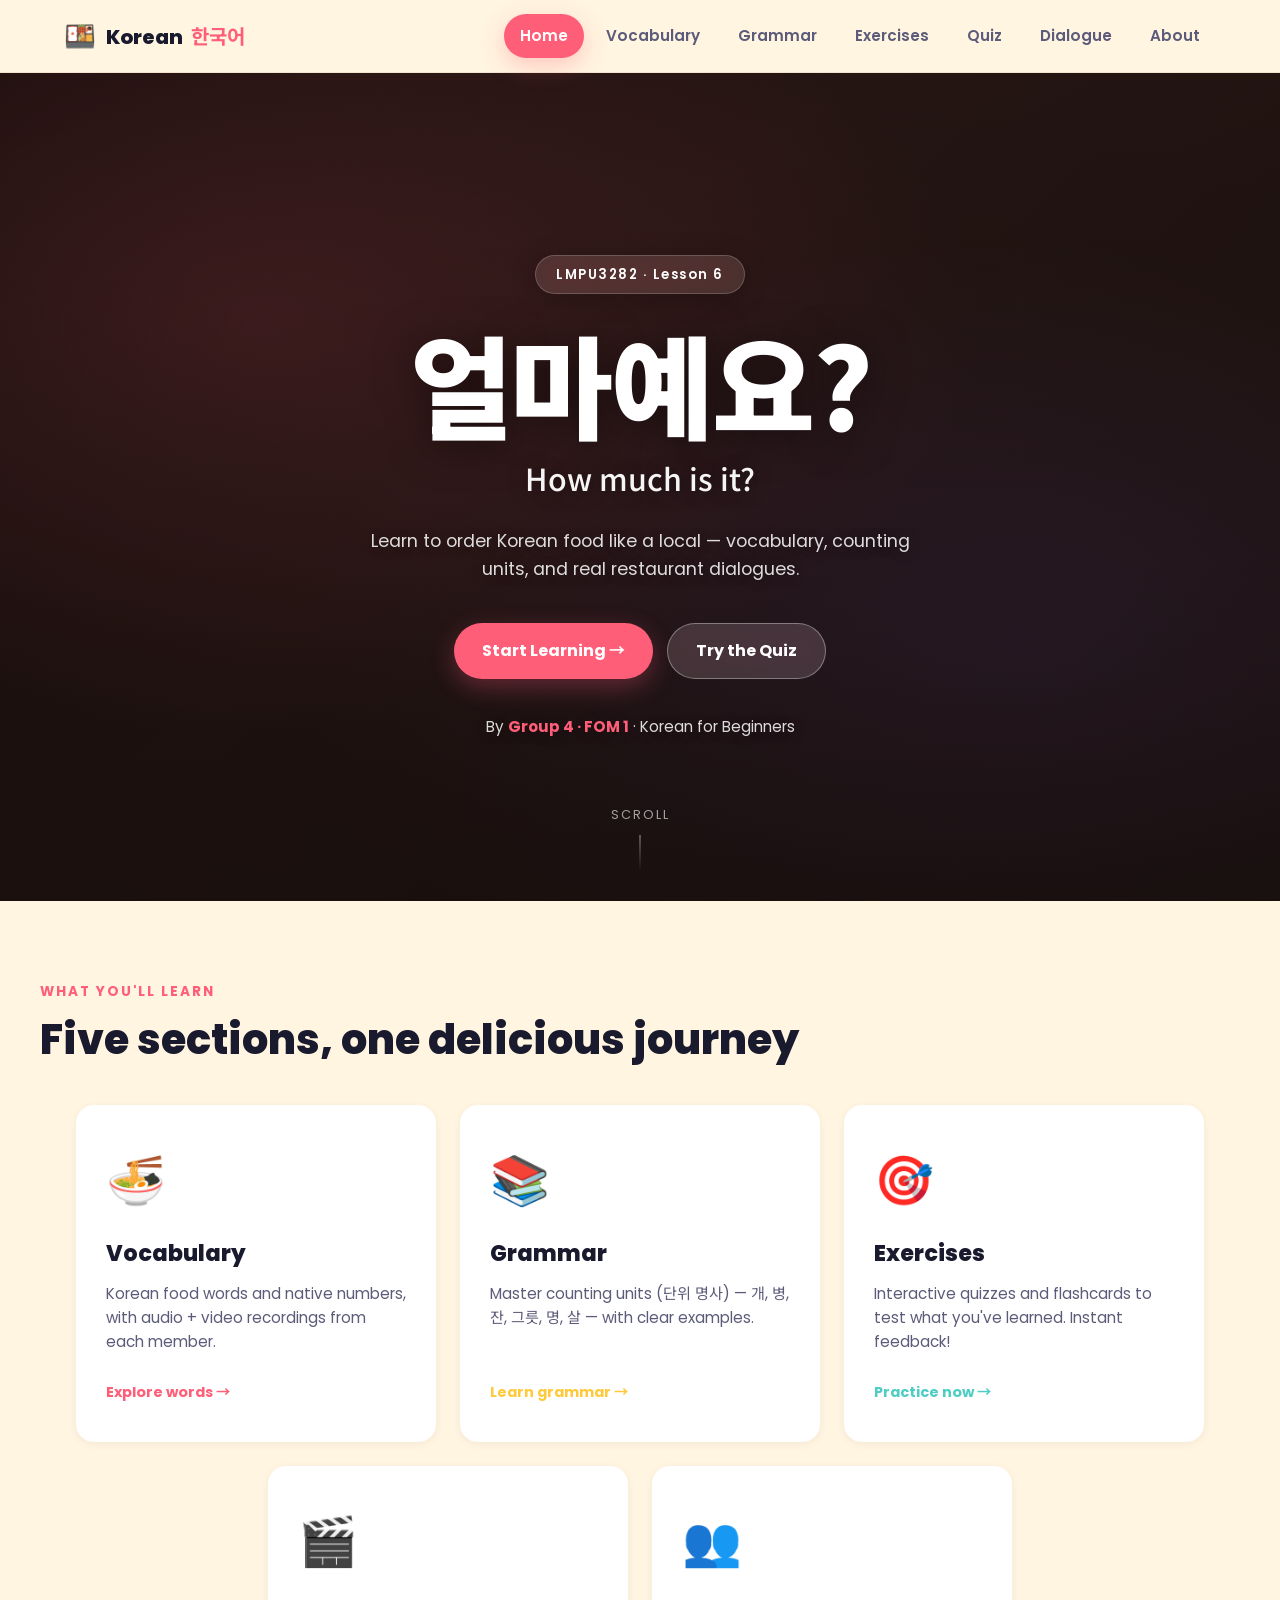
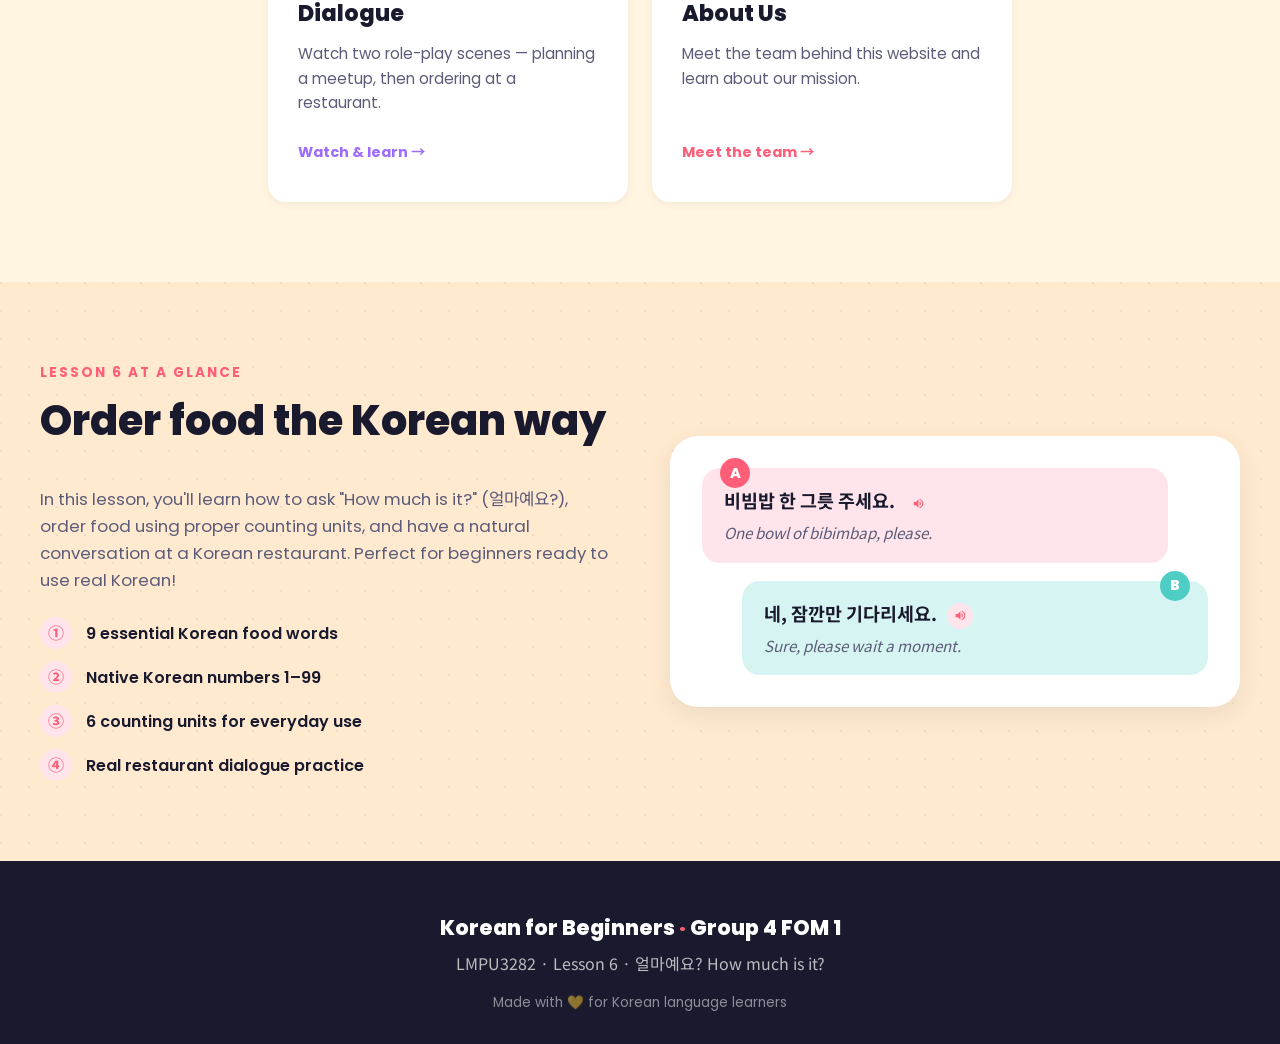
==== commit d6d59596: "Add real vocab, video recordings, and two-scene dialogue - Vocabulary page: real words/sentences fro" ====
--- a/index.html
+++ b/index.html
@@ -82,7 +82,7 @@
       <a href="dialogue.html" class="feature-card" style="--accent: var(--purple)">
         <div class="feature-icon">🎬</div>
         <h3>Dialogue</h3>
-        <p>Watch a restaurant role-play video and follow along with the Korean–English script.</p>
+        <p>Watch two role-play scenes — planning a meetup, then ordering at a restaurant.</p>
         <span class="feature-link">Watch & learn →</span>
       </a>
 
--- a/css/style.css
+++ b/css/style.css
@@ -1428,6 +1428,19 @@
 
 .dialogue-speaker.speaker-b { background: var(--teal-light); color: var(--teal-dark); }
 .dialogue-speaker.speaker-c { background: var(--yellow-light); color: var(--yellow-dark); }
+.dialogue-speaker.speaker-d { background: var(--purple-light); color: var(--purple); }
+.dialogue-speaker.speaker-all { background: var(--bg-alt); color: var(--text-soft); font-style: italic; }
+
+/* Stage direction / scene note line */
+.dialogue-note {
+  text-align: center;
+  color: var(--text-mute);
+  font-style: italic;
+  font-size: 0.88rem;
+  padding: 10px 0;
+  border-bottom: 1px dashed var(--border);
+}
+.dialogue-note:last-child { border-bottom: none; }
 
 .dialogue-text {
   flex: 1;
@@ -1449,6 +1462,50 @@
 .role-play-video {
   max-width: 800px;
   margin: 0 auto 60px;
+}
+
+/* Scene navigator (jump links to Scene 1 / Scene 2) */
+.scene-nav {
+  display: flex;
+  gap: 16px;
+  justify-content: center;
+  flex-wrap: wrap;
+  margin-bottom: 50px;
+}
+
+.scene-nav-item {
+  display: flex;
+  align-items: center;
+  gap: 12px;
+  background: white;
+  padding: 14px 24px;
+  border-radius: 999px;
+  box-shadow: var(--shadow-sm);
+  font-weight: 700;
+  color: var(--text);
+  transition: all 0.3s var(--ease);
+  border: 2px solid transparent;
+}
+
+.scene-nav-item:hover {
+  transform: translateY(-3px);
+  box-shadow: var(--shadow-md);
+  border-color: var(--coral);
+  color: var(--coral);
+}
+
+.scene-nav-num {
+  display: inline-flex;
+  align-items: center;
+  justify-content: center;
+  width: 28px;
+  height: 28px;
+  border-radius: 50%;
+  background: linear-gradient(135deg, var(--coral), var(--purple));
+  color: white;
+  font-weight: 800;
+  font-size: 0.9rem;
+  flex-shrink: 0;
 }
 
 .video-frame {
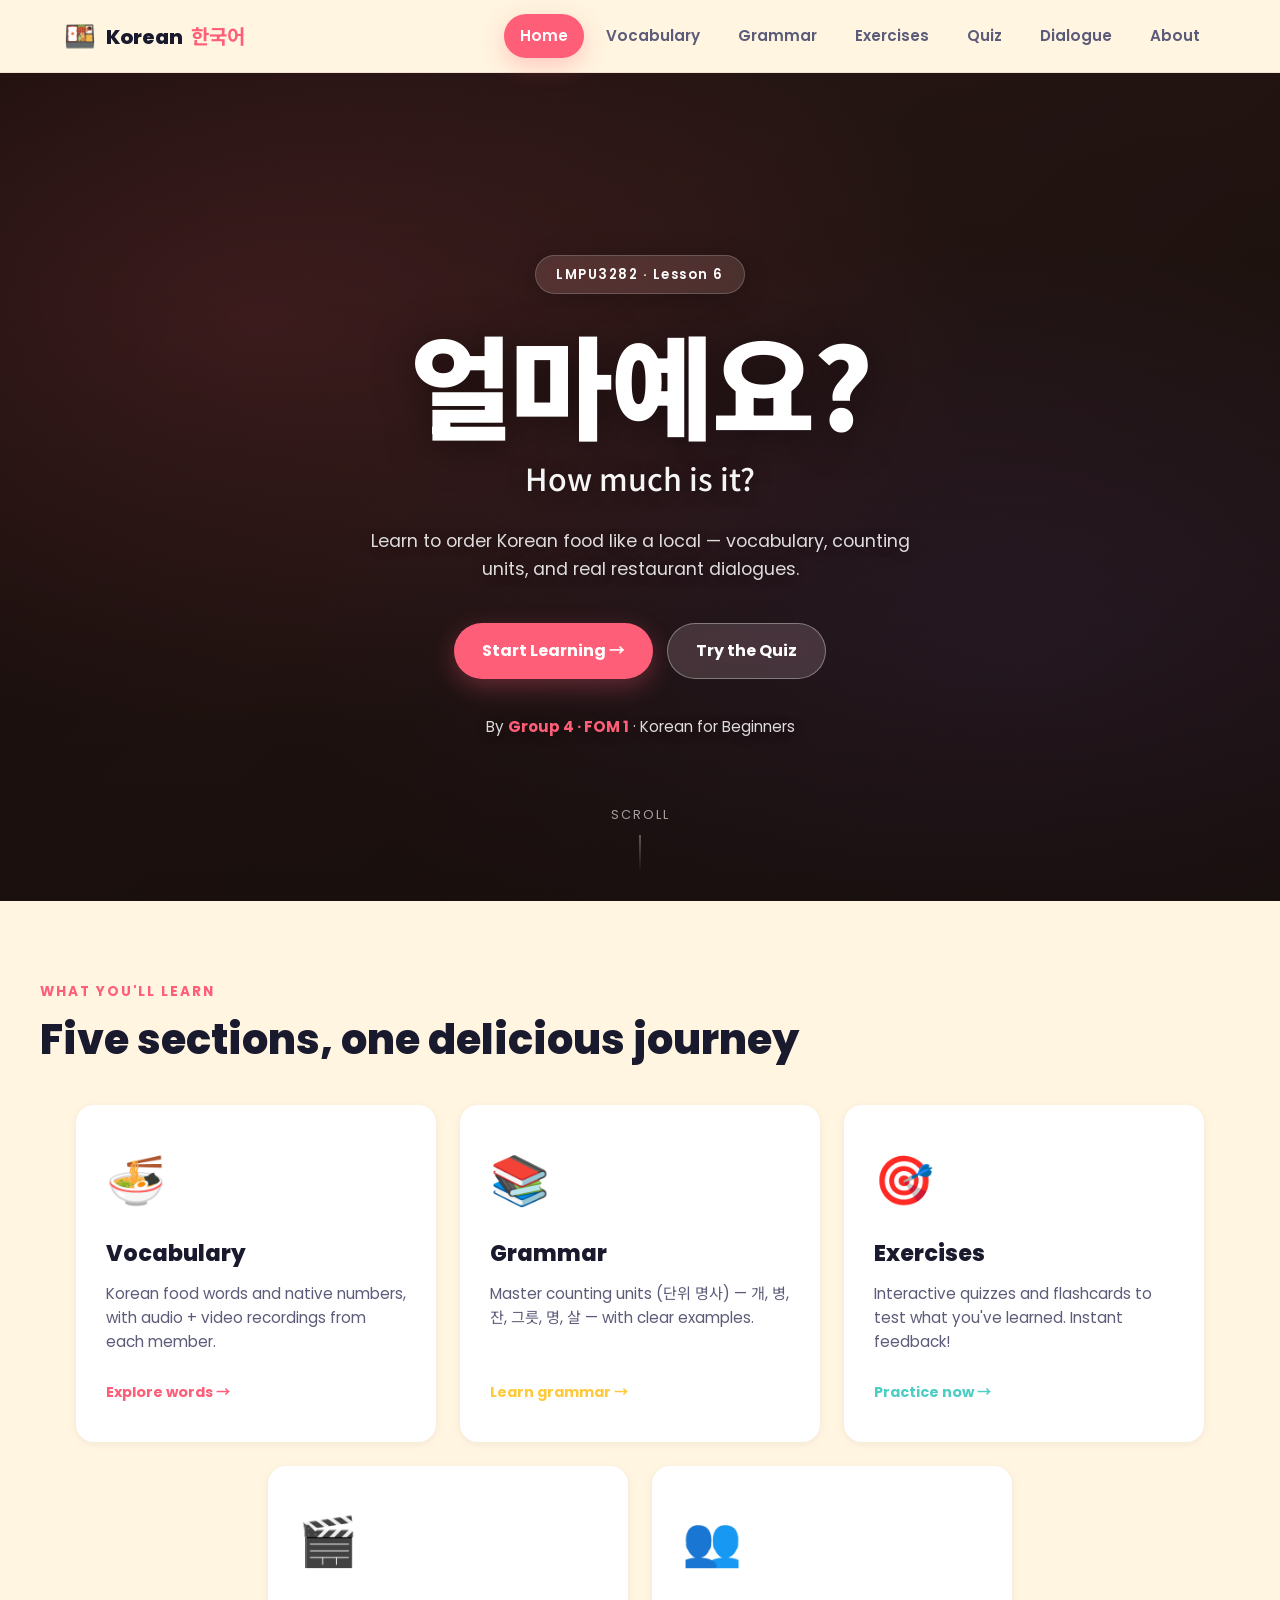
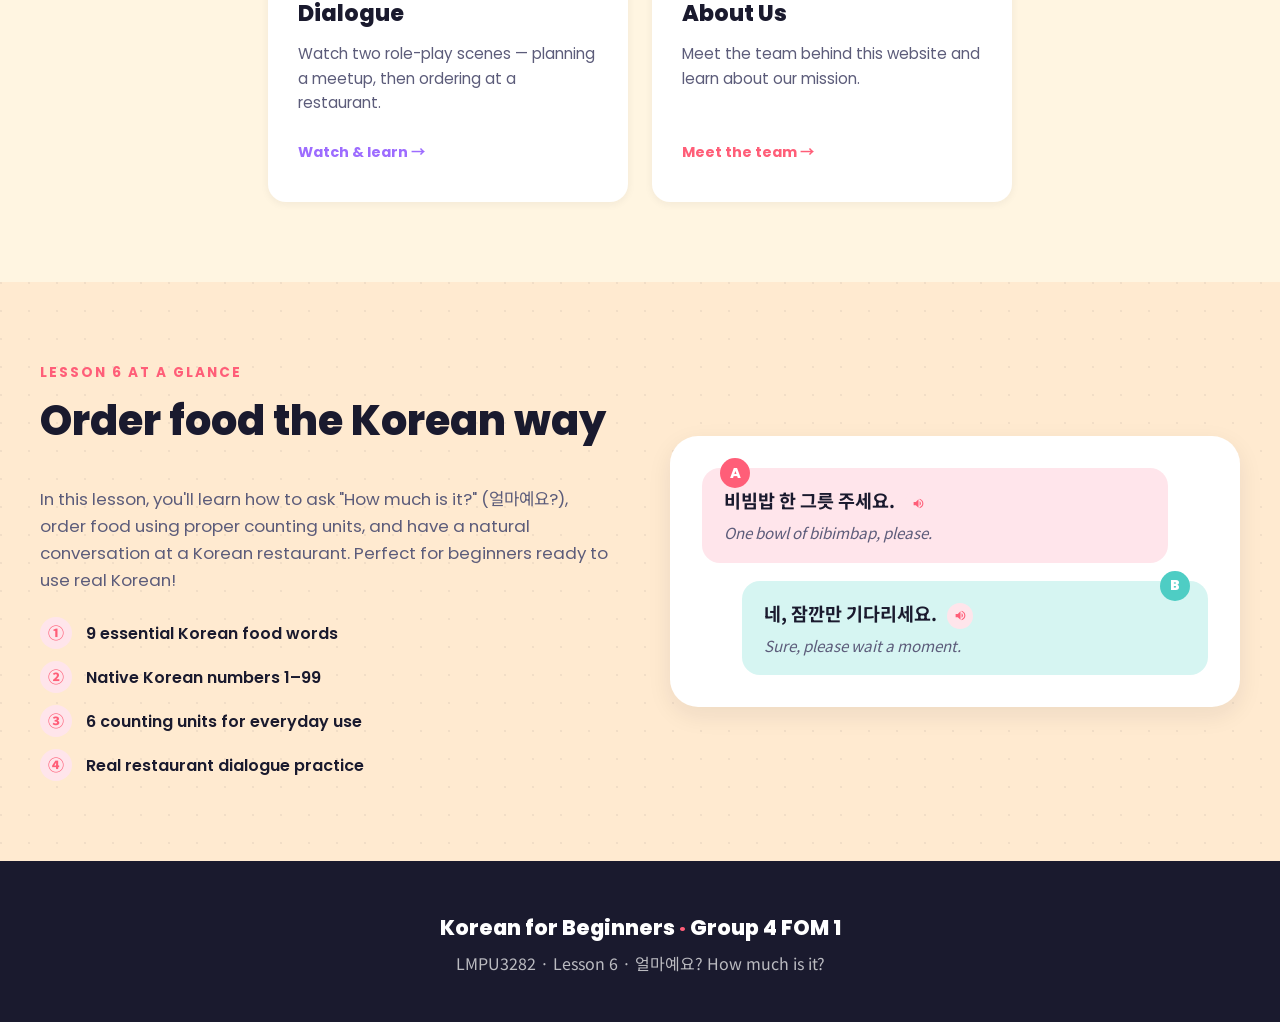
==== commit 7365339d: "Remove footer credit line from all pages" ====
--- a/index.html
+++ b/index.html
@@ -135,7 +135,6 @@
   <div class="container">
     <p class="footer-title">Korean for Beginners <span>·</span> Group 4 FOM 1</p>
     <p class="footer-sub">LMPU3282 · Lesson 6 · 얼마예요? How much is it?</p>
-    <p class="footer-credit">Made with 💛 for Korean language learners</p>
   </div>
 </footer>
 
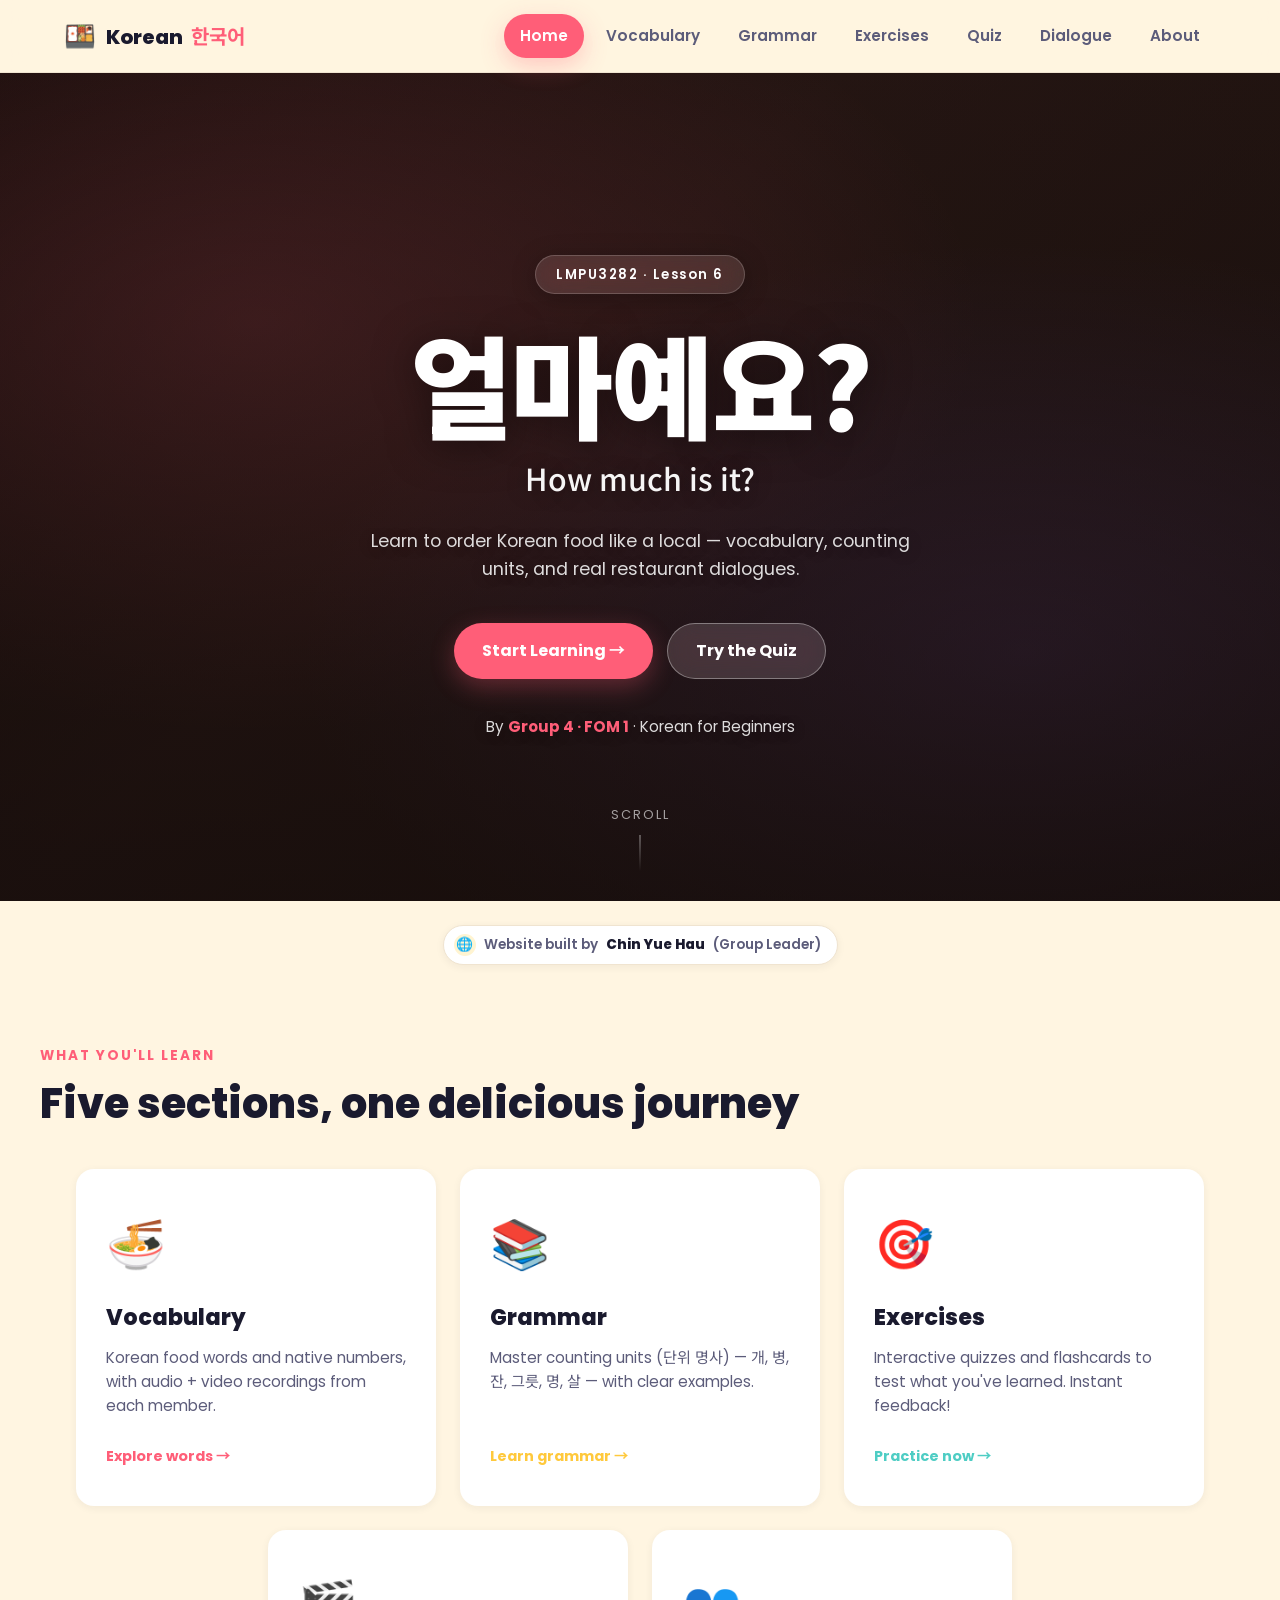
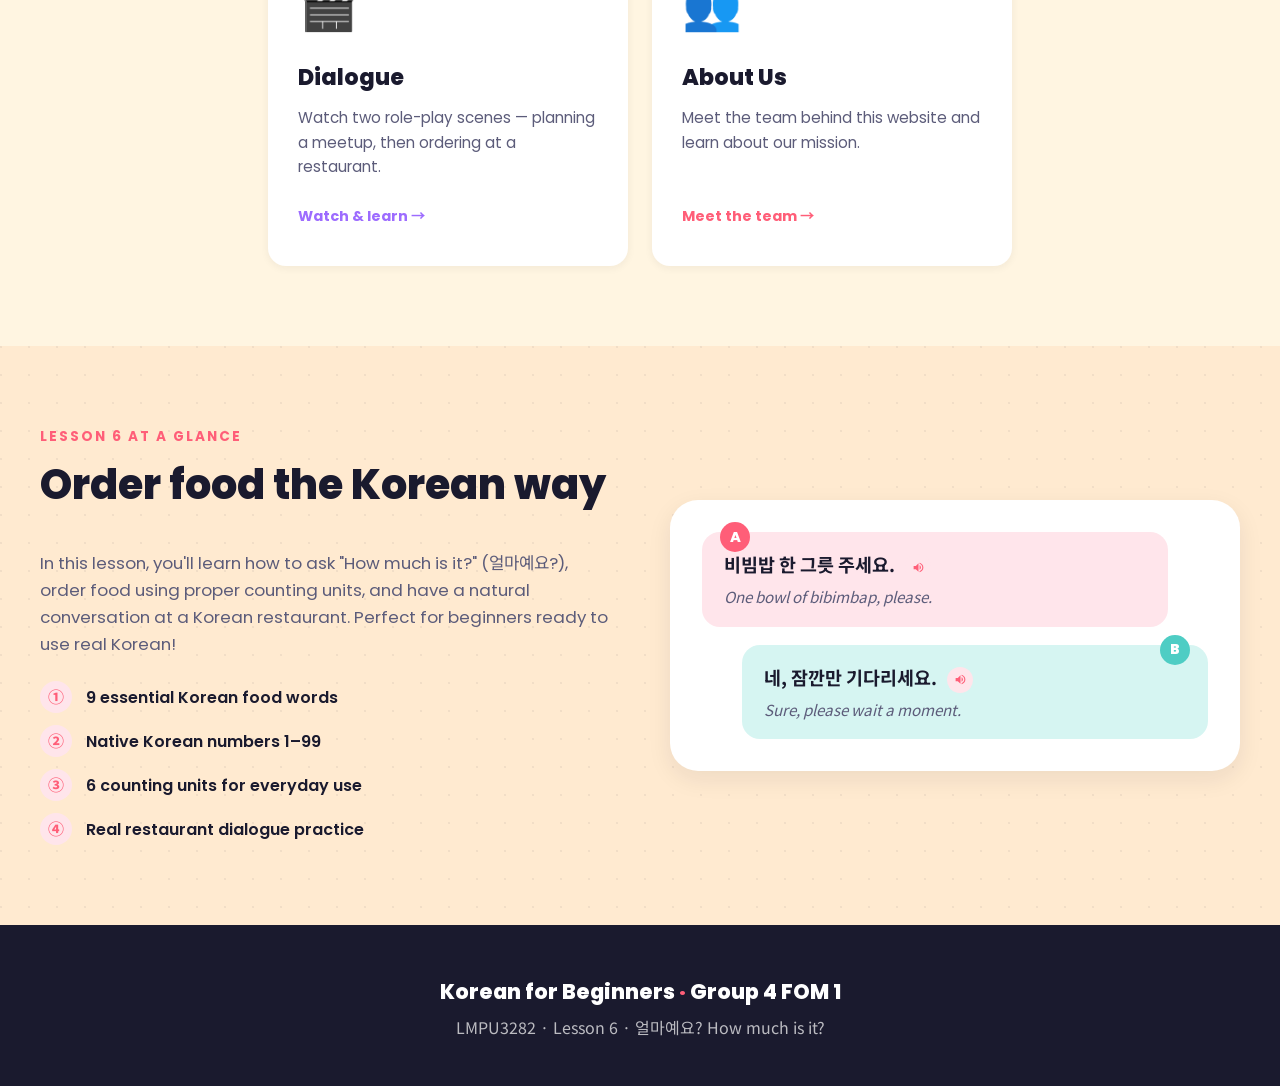
==== commit 2fc34e95: "Add contribution badges and fix vocabulary video grid - Add "Contributed by" chips on every page, ma" ====
--- a/index.html
+++ b/index.html
@@ -51,6 +51,13 @@
   </div>
   <div class="hero-scroll-hint">Scroll</div>
 </section>
+
+<div class="contrib-bar reveal" style="margin-top: 24px;">
+  <span class="contrib-chip chip-leader">
+    <span class="contrib-icon">🌐</span>
+    Website built by <strong>Chin Yue Hau</strong> (Group Leader)
+  </span>
+</div>
 
 <section class="section reveal">
   <div class="container">
--- a/css/style.css
+++ b/css/style.css
@@ -776,9 +776,23 @@
 }
 
 .member-vocab-grid {
-  display: grid;
-  grid-template-columns: repeat(auto-fit, minmax(320px, 1fr));
+  display: flex;
+  flex-wrap: wrap;
+  justify-content: center;
   gap: 28px;
+}
+
+.member-vocab-grid .member-card {
+  flex: 0 1 calc(50% - 14px);
+  min-width: 320px;
+  max-width: 460px;
+}
+
+@media (max-width: 720px) {
+  .member-vocab-grid .member-card {
+    flex: 1 1 100%;
+    max-width: 460px;
+  }
 }
 
 .member-card {
@@ -2290,3 +2304,110 @@
     height: 1600px;
   }
 }
+
+/* ============================================
+   Contribution badges — replaces hand-drawn
+   screenshot annotations with a built-in credit
+   ============================================ */
+
+/* Page-level badge row, sits under the page header */
+.contrib-bar {
+  display: flex;
+  flex-wrap: wrap;
+  justify-content: center;
+  gap: 10px;
+  max-width: 900px;
+  margin: -12px auto 0;
+  padding: 0 20px;
+  position: relative;
+  z-index: 1;
+}
+
+.contrib-chip {
+  display: inline-flex;
+  align-items: center;
+  gap: 8px;
+  background: white;
+  border: 1px solid var(--border);
+  padding: 8px 16px 8px 10px;
+  border-radius: 999px;
+  box-shadow: var(--shadow-sm);
+  font-size: 0.85rem;
+  font-weight: 600;
+  color: var(--text-soft);
+  transition: transform 0.25s var(--ease), box-shadow 0.25s var(--ease);
+}
+
+.contrib-chip:hover {
+  transform: translateY(-2px);
+  box-shadow: var(--shadow-md);
+}
+
+.contrib-chip .contrib-icon {
+  display: inline-flex;
+  align-items: center;
+  justify-content: center;
+  width: 22px;
+  height: 22px;
+  border-radius: 50%;
+  background: var(--coral-light);
+  font-size: 0.85rem;
+  flex-shrink: 0;
+}
+
+.contrib-chip strong {
+  color: var(--text);
+  font-weight: 800;
+}
+
+.contrib-chip.chip-leader .contrib-icon { background: var(--yellow-light); }
+.contrib-chip.chip-teal .contrib-icon { background: var(--teal-light); }
+.contrib-chip.chip-purple .contrib-icon { background: var(--purple-light); }
+
+/* Inline section credit — e.g. above a block of content */
+.contrib-note {
+  display: inline-flex;
+  align-items: center;
+  gap: 6px;
+  font-size: 0.82rem;
+  font-weight: 700;
+  color: var(--coral);
+  background: var(--coral-light);
+  padding: 5px 12px;
+  border-radius: 999px;
+  margin-bottom: 14px;
+}
+
+/* "Recorded by" ribbon overlaid on video thumbnails */
+.recorded-by {
+  position: absolute;
+  left: 10px;
+  bottom: 10px;
+  z-index: 2;
+  display: inline-flex;
+  align-items: center;
+  gap: 6px;
+  background: rgba(15, 10, 8, 0.72);
+  backdrop-filter: blur(6px);
+  -webkit-backdrop-filter: blur(6px);
+  color: white;
+  padding: 6px 12px 6px 8px;
+  border-radius: 999px;
+  font-size: 0.76rem;
+  font-weight: 700;
+  letter-spacing: 0.2px;
+  box-shadow: 0 4px 14px rgba(0, 0, 0, 0.25);
+}
+
+.recorded-by .dot {
+  width: 6px;
+  height: 6px;
+  border-radius: 50%;
+  background: var(--coral);
+  flex-shrink: 0;
+}
+
+.video-placeholder,
+.video-frame {
+  position: relative;
+}
